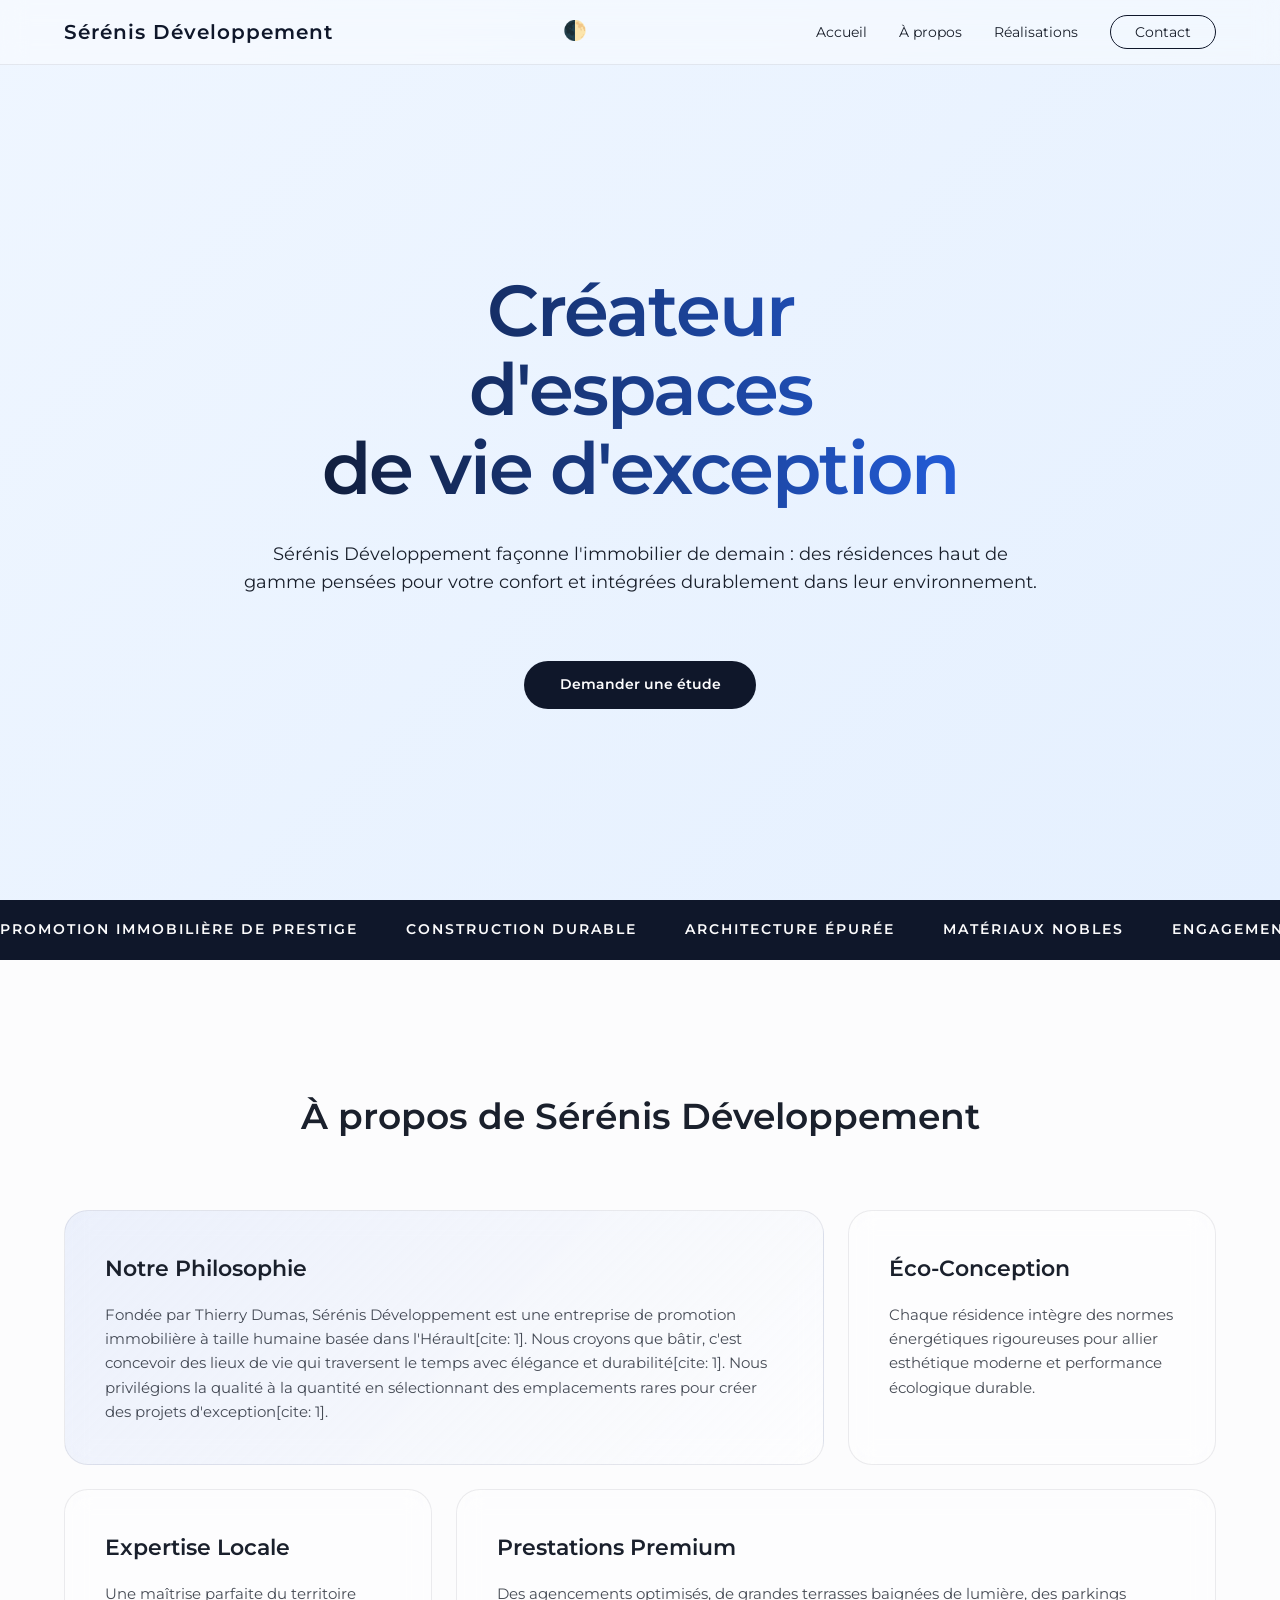
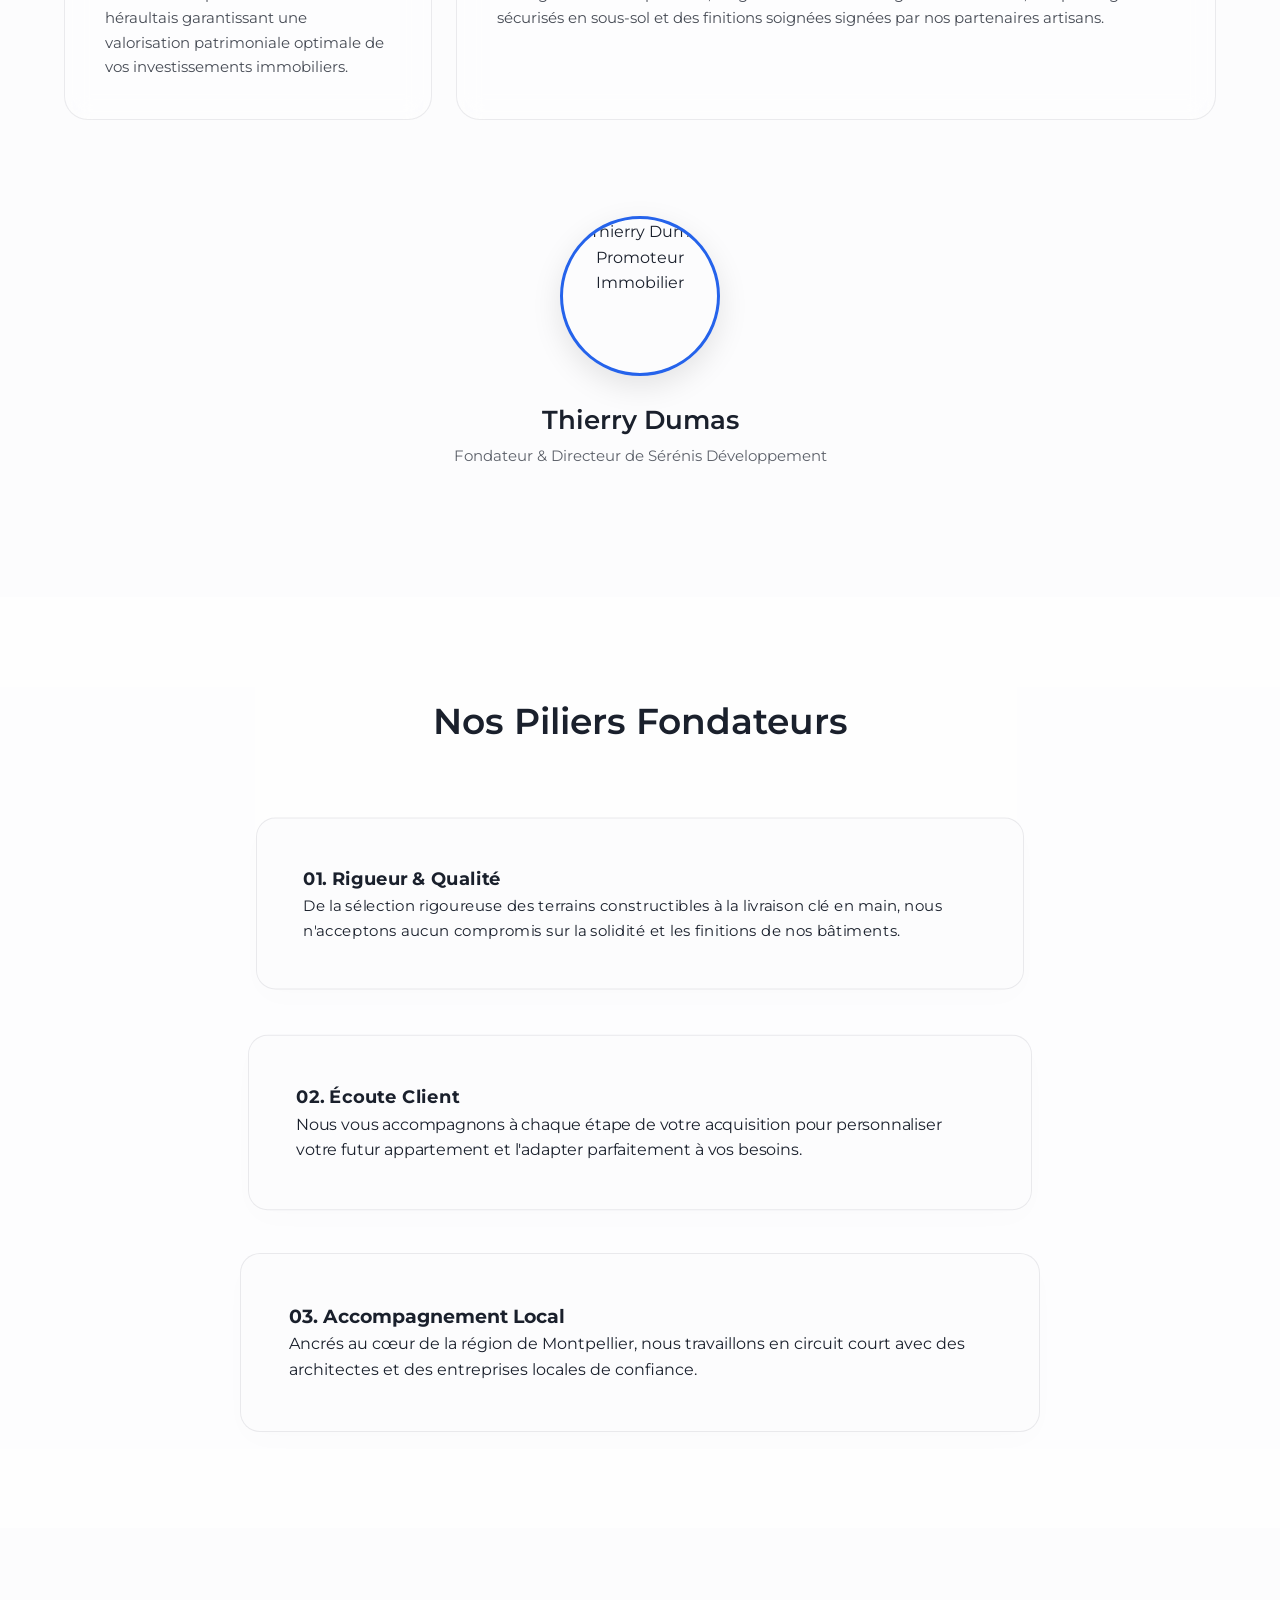
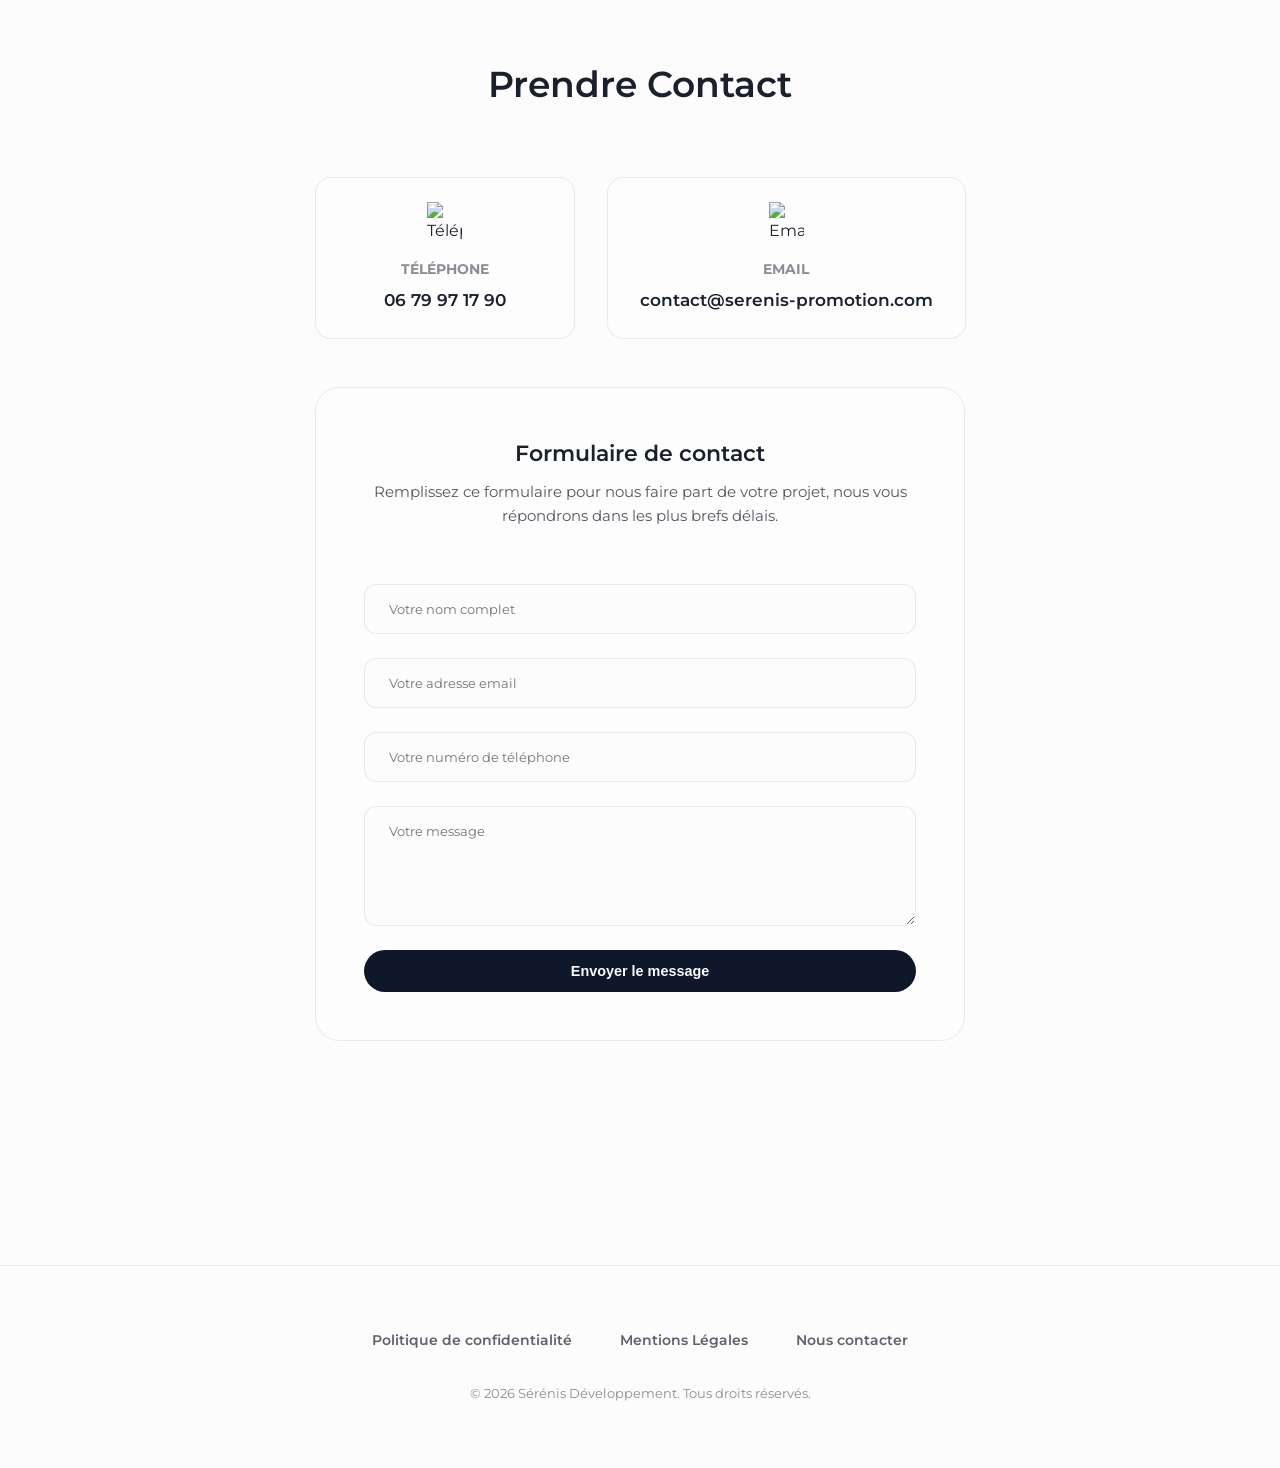
==== index.html @ 0d08f3a5 "test 42 : debug+nettoyage" ====
<!DOCTYPE html>
<html lang="fr">

<head>
  <meta charset="UTF-8">
  <meta name="viewport" content="width=device-width, initial-scale=1.0">
  <title>Sérénis Développement | Promoteur Immobilier</title>
  <link href="https://fonts.googleapis.com/css?family=Montserrat:wght@300;400;600&display=swap" rel="stylesheet">
  <link rel="stylesheet" href="style.css">
</head>

<body>

  <!-- Overlay de transition fluide -->
  <div class="page-transition-overlay"></div>

  <!-- En-tête Global -->
  <header class="glassmorphism">
    <a href="index.html" class="logo">Sérénis Développement</a>
    <div class="header-controls">
      <button id="theme-toggle" aria-label="Changer de thème">🌓</button>
      <button class="hamburger-btn" aria-label="Ouvrir le menu">
        <span></span>
        <span></span>
        <span></span>
      </button>
    </div>
    <nav>
      <ul>
        <li><a href="index.html" class="nav-link">Accueil</a></li>
        <li><a href="index.html#a-propos" class="nav-link">À propos</a></li>
        <li><a href="realisations.html" class="nav-link">Réalisations</a></li>
        <li><a href="index.html#contact" class="btn-contact magnetic-btn">Contact</a></li>
      </ul>
    </nav>
  </header>

  <!-- Section Hero Écran de Garde -->
  <section class="hero-mesh">
    <div class="hero-content">
      <h1 class="kinetic-text">
        <span>Créateur</span>
        <span>d'espaces</span>
        <span>de vie d'exception</span>
      </h1>
      <p class="scroll-reveal">Sérénis Développement façonne l'immobilier de demain : des résidences haut de gamme
        pensées pour votre confort et intégrées durablement dans leur environnement.</p>
      <a href="#contact" class="btn-primary magnetic-btn ripple-target">Demander une étude</a>
    </div>
  </section>

  <!-- Bandeau Défilant Continu (Marquee) -->
  <div class="marquee-container">
    <div class="marquee-content">
      <span>PROMOTION IMMOBILIÈRE DE PRESTIGE</span>
      <span>CONSTRUCTION DURABLE</span>
      <span>ARCHITECTURE ÉPURÉE</span>
      <span>MATÉRIAUX NOBLES</span>
      <span>ENGAGEMENT QUALITÉ</span>
    </div>
    <div class="marquee-content" aria-hidden="true">
      <span>PROMOTION IMMOBILIÈRE DE PRESTIGE</span>
      <span>CONSTRUCTION DURABLE</span>
      <span>ARCHITECTURE ÉPURÉE</span>
      <span>MATÉRIAUX NOBLES</span>
      <span>ENGAGEMENT QUALITÉ</span>
    </div>
  </div>

  <!-- Section À Propos (Bento Grid) -->
  <section id="a-propos" class="about-section">
    <h2 class="section-title scroll-reveal">À propos de Sérénis Développement</h2>

    <div class="bento-grid">
      <div class="bento-item bento-large bento-highlight">
        <h3>Notre Philosophie</h3>
        <p>Fondée par Thierry Dumas, Sérénis Développement est une entreprise de promotion immobilière à taille humaine
          basée dans l'Hérault[cite: 1]. Nous croyons que bâtir, c'est concevoir des lieux de vie qui traversent le
          temps avec élégance et durabilité[cite: 1]. Nous privilégions la qualité à la quantité en sélectionnant des
          emplacements rares pour créer des projets d'exception[cite: 1].</p>
      </div>
      <div class="bento-item">
        <h3>Éco-Conception</h3>
        <p>Chaque résidence intègre des normes énergétiques rigoureuses pour allier esthétique moderne et performance
          écologique durable.</p>
      </div>
      <div class="bento-item">
        <h3>Expertise Locale</h3>
        <p>Une maîtrise parfaite du territoire héraultais garantissant une valorisation patrimoniale optimale de vos
          investissements immobiliers.</p>
      </div>
      <div class="bento-item bento-medium">
        <h3>Prestations Premium</h3>
        <p>Des agencements optimisés, de grandes terrasses baignées de lumière, des parkings sécurisés en sous-sol et
          des finitions soignées signées par nos partenaires artisans.</p>
      </div>
    </div>

    <!-- Portrait du Fondateur -->
    <div class="founder-section scroll-reveal">
      <div class="founder-portrait-container">
        <img src="https://images.unsplash.com/photo-1560250097-0b93528c311a?auto=format&fit=crop&w=300&q=80"
          alt="Thierry Dumas Promoteur Immobilier" class="founder-portrait">
      </div>
      <h3 class="founder-name">Thierry Dumas</h3>
      <p class="founder-title">Fondateur & Directeur de Sérénis Développement</p>
    </div>
  </section>

  <!-- Section Piliers Fondateurs -->
  <section class="stacking-section">
    <h2 class="section-title scroll-reveal">Nos Piliers Fondateurs</h2>
    <div class="stacking-container">
      <div class="stack-card card-1">
        <h3>01. Rigueur & Qualité</h3>
        <p>De la sélection rigoureuse des terrains constructibles à la livraison clé en main, nous n'acceptons aucun
          compromis sur la solidité et les finitions de nos bâtiments.</p>
      </div>
      <div class="stack-card card-2">
        <h3>02. Écoute Client</h3>
        <p>Nous vous accompagnons à chaque étape de votre acquisition pour personnaliser votre futur appartement et
          l'adapter parfaitement à vos besoins.</p>
      </div>
      <div class="stack-card card-3">
        <h3>03. Accompagnement Local</h3>
        <p>Ancrés au cœur de la région de Montpellier, nous travaillons en circuit court avec des architectes et des
          entreprises locales de confiance.</p>
      </div>
    </div>
  </section>

  <!-- Section Coordonnées & Contact -->
  <section id="contact" class="contact-section">
    <h2 class="section-title scroll-reveal">Prendre Contact</h2>

    <div class="contact-cards-container scroll-reveal">
      <div class="contact-info-card">
        <div class="contact-icon">
          <img src="https://github.com/user-attachments/assets/f8851a3e-6d28-4f17-aba7-978126419c5c" alt="Téléphone"
            class="contact-icon-img">
        </div>
        <h4>Téléphone</h4>
        <a href="tel:0679971790">06 79 97 17 90</a>
      </div>
      <div class="contact-info-card">
        <div class="contact-icon">
          <img src="https://github.com/user-attachments/assets/2e6cdf56-a9e1-43f8-bc58-4e952ad95ab2" alt="Email"
            class="contact-icon-img">
        </div>
        <h4>Email</h4>
        <a href="mailto:contact@serenis-promotion.com">contact@serenis-promotion.com</a>
      </div>
    </div>

    <!-- Formulaire d'Envoi Sécurisé -->
    <form class="contact-form">
      <div style="text-align: center; margin-bottom: 2rem;">
        <h3 style="font-size: 1.4rem; margin-bottom: 0.5rem; font-weight: 600;">Formulaire de contact</h3>
        <p style="opacity: 0.75; font-size: 0.95rem;">Remplissez ce formulaire pour nous faire part de votre projet,
          nous vous répondrons dans les plus brefs délais.</p>
      </div>

      <input type="hidden" name="access_key" value="2020aa52-3a1b-4962-8f56-07f884940b4d">
      <input type="text" name="name" placeholder="Votre nom complet" required>
      <input type="email" name="email" placeholder="Votre adresse email" required>
      <input type="tel" name="phone" placeholder="Votre numéro de téléphone">
      <textarea name="message" placeholder="Votre message" required></textarea>
      <button type="submit" class="btn-primary">Envoyer le message</button>
    </form>
  </section>

  <!-- Pied de Page -->
  <footer>
    <div class="footer-links">
      <a href="politique-confidentialite.html">Politique de confidentialité</a>
      <a href="mentions-legales.html">Mentions Légales</a>
      <a href="#contact">Nous contacter</a>
    </div>
    <p>&copy; 2026 Sérénis Développement. Tous droits réservés.</p>
  </footer>

  <script src="script.js"></script>
</body>

</html>
---- style.css ----
/* Variables Globales Système */
:root {
  --bg-color: #fcfcfd;
  --text-color: #1a202c;
  --primary-color: #0f172a;
  --accent-color: #2563eb;
  --secondary-bg: rgba(255, 255, 255, 0.4);
  --border-color: rgba(15, 23, 42, 0.08);
  --font-main: 'Montserrat', sans-serif;
  --glass-blur: blur(12px);
  --btn-radius: 30px;
}

[data-theme="dark"] {
  --bg-color: #030712;
  --text-color: #f3f4f6;
  --primary-color: #f9fafb;
  --accent-color: #4f8dd8;
  --secondary-bg: rgba(17, 24, 39, 0.4);
  --border-color: rgba(243, 244, 246, 0.08);
}

* {
  margin: 0;
  padding: 0;
  box-sizing: border-box;
  transition: background-color 0.4s ease, border-color 0.4s ease;
}

body {
  font-family: var(--font-main);
  background-color: var(--bg-color);
  color: var(--text-color);
  line-height: 1.6;
  overflow-x: hidden;
}

/* Page Morphing Overlay Animation */
.page-transition-overlay {
  position: fixed;
  top: 0;
  left: 0;
  width: 100vw;
  height: 100vh;
  background-color: var(--primary-color);
  z-index: 9999;
  pointer-events: none;
  transform-origin: bottom center;
  animation: pageMorph 0.8s cubic-bezier(0.85, 0, 0.15, 1) forwards;
}

@keyframes pageMorph {
  0% {
    transform: scaleY(1);
  }

  100% {
    transform: scaleY(0);
  }
}

/* Barre de Navigation Épurée */
header.glassmorphism {
  position: fixed;
  top: 0;
  left: 0;
  width: 100%;
  display: flex;
  justify-content: space-between;
  align-items: center;
  padding: 1rem 5%;
  border-bottom: 1px solid var(--border-color);
  background: var(--secondary-bg);
  backdrop-filter: var(--glass-blur);
  -webkit-backdrop-filter: var(--glass-blur);
  z-index: 1000;
}

.logo {
  font-size: 1.25rem;
  font-weight: 600;
  color: var(--primary-color);
  text-decoration: none;
  letter-spacing: 1px;
}

nav ul {
  list-style: none;
  display: flex;
  gap: 2rem;
  align-items: center;
}

nav a.nav-link {
  text-decoration: none;
  color: var(--text-color);
  font-weight: 400;
  font-size: 0.9rem;
  transition: color 0.3s;
}

nav a.nav-link:hover,
nav a.nav-link.active {
  color: var(--accent-color);
}

/* Boutons */
.btn-contact {
  border: 1.5px solid var(--primary-color);
  padding: 0.5rem 1.5rem;
  border-radius: var(--btn-radius);
  text-decoration: none;
  font-size: 0.85rem;
  color: var(--text-color);
  transition: all 0.3s ease;
}

.btn-contact:hover {
  background: var(--primary-color);
  color: var(--bg-color) !important;
}

.btn-primary {
  background-color: var(--primary-color);
  color: var(--bg-color);
  border: none;
  padding: 0.8rem 2.2rem;
  border-radius: var(--btn-radius);
  text-decoration: none;
  font-weight: 600;
  font-size: 0.9rem;
  cursor: pointer;
  display: inline-block;
  transition: transform 0.3s ease, box-shadow 0.3s ease;
}

.btn-primary:hover {
  box-shadow: 0 10px 20px rgba(0, 0, 0, 0.1);
  transform: translateY(-2px);
}

#theme-toggle {
  background: none;
  border: none;
  font-size: 1.2rem;
  cursor: pointer;
}

/* Hero & Mesh Gradient */
.hero-mesh {
  position: relative;
  min-height: 100vh;
  display: flex;
  align-items: center;
  justify-content: center;
  text-align: center;
  padding: 10rem 5% 5rem 5%;
  background: linear-gradient(135deg, #eff6ff 0%, #dbeafe 50%, #f1f5f9 100%);
  background-size: 400% 400%;
  animation: meshMovement 15s ease infinite;
}

[data-theme="dark"] .hero-mesh {
  background: linear-gradient(135deg, #090d16 0%, #111827 50%, #030712 100%);
}

@keyframes meshMovement {
  0% {
    background-position: 0% 50%;
  }

  50% {
    background-position: 100% 50%;
  }

  100% {
    background-position: 0% 50%;
  }
}

.hero-content {
  max-width: 800px;
  z-index: 10;
}

.kinetic-text span {
  display: block;
  font-size: 4.5rem;
  font-weight: 600;
  line-height: 1.1;
  letter-spacing: -2px;
  background: linear-gradient(to right, var(--primary-color), var(--accent-color));
  background-clip: text;
  -webkit-background-clip: text;
  -webkit-text-fill-color: transparent;
  opacity: 0;
  transform: translateY(30px);
  animation: kineticReveal 0.8s cubic-bezier(0.85, 0, 0.15, 1) forwards;
}

.kinetic-text span:nth-child(2) {
  animation-delay: 0.2s;
}

.kinetic-text span:nth-child(3) {
  animation-delay: 0.4s;
}

@keyframes kineticReveal {
  to {
    opacity: 1;
    transform: translateY(0);
  }
}

.hero-content p {
  margin: 2rem 0 4rem 0;
  font-size: 1.1rem;
  opacity: 0.8;
}

/* Marquee / Bandeau Défilant */
.marquee-container {
  overflow: hidden;
  white-space: nowrap;
  display: flex;
  background: var(--primary-color);
  color: var(--bg-color);
  padding: 1.2rem 0;
  font-size: 0.85rem;
  font-weight: 600;
  letter-spacing: 2px;
}

.marquee-content {
  display: flex;
  flex-shrink: 0;
  gap: 3rem;
  padding-right: 3rem;
  animation: marquee 25s linear infinite;
}

@keyframes marquee {
  0% {
    transform: translateX(0%);
  }

  100% {
    transform: translateX(-100%);
  }
}

/* Bento Grid System */
.about-section {
  padding: 8rem 5%;
}

.section-title {
  font-size: 2.25rem;
  text-align: center;
  margin-bottom: 4rem;
  font-weight: 600;
}

.bento-grid {
  display: grid;
  grid-template-columns: repeat(3, 1fr);
  gap: 1.5rem;
  max-width: 1200px;
  margin: 0 auto;
}

.bento-item {
  background: var(--secondary-bg);
  border: 1px solid var(--border-color);
  padding: 2.5rem;
  border-radius: 24px;
  backdrop-filter: var(--glass-blur);
  -webkit-backdrop-filter: var(--glass-blur);
  transition: transform 0.4s cubic-bezier(0.25, 1, 0.5, 1), border-color 0.4s;
}

.bento-item:hover {
  transform: translateY(-5px);
  border-color: var(--accent-color);
}

.bento-large,
.bento-medium {
  grid-column: span 2;
}

.bento-highlight {
  background: linear-gradient(135deg, rgba(37, 99, 235, 0.08) 0%, var(--secondary-bg) 100%);
}

.bento-item h3 {
  margin-bottom: 1rem;
  font-size: 1.4rem;
  font-weight: 600;
}

.bento-item p {
  opacity: 0.8;
  font-size: 0.95rem;
}

/* Portrait Dirigeant */
.founder-section {
  display: flex;
  flex-direction: column;
  align-items: center;
  margin-top: 6rem;
  text-align: center;
}

.founder-portrait-container {
  width: 160px;
  height: 160px;
  border-radius: 50%;
  overflow: hidden;
  border: 3px solid var(--accent-color);
  box-shadow: 0 10px 30px rgba(0, 0, 0, 0.1);
  margin-bottom: 1.5rem;
  transition: transform 0.4s ease;
}

.founder-portrait-container:hover {
  transform: scale(1.05);
}

.founder-portrait {
  width: 100%;
  height: 100%;
  object-fit: cover;
}

.founder-name {
  font-size: 1.6rem;
  font-weight: 600;
  margin-bottom: 0.2rem;
}

.founder-title {
  font-size: 0.95rem;
  opacity: 0.7;
}

/* Stacking Cards Section */
.stacking-section {
  padding: 6rem 5%;
  background: var(--secondary-bg);
}

.stacking-container {
  max-width: 800px;
  margin: 0 auto;
  display: flex;
  flex-direction: column;
  gap: 40px;
}

.stack-card {
  position: sticky;
  top: 120px;
  background: var(--bg-color);
  border: 1px solid var(--border-color);
  padding: 3rem;
  border-radius: 20px;
  box-shadow: 0 10px 30px rgba(0, 0, 0, 0.01);
}

.card-1 {
  transform: scale(0.96);
}

.card-2 {
  transform: scale(0.98);
}

.card-3 {
  transform: scale(1);
}

/* Pages Réalisations / Onglets */
.projects-page {
  padding: 8rem 5% 4rem 5%;
}

.projects-page h1 {
  font-size: 2.5rem;
  text-align: center;
  margin-bottom: 3rem;
}

.tabs {
  display: flex;
  gap: 1rem;
  justify-content: flex-start;
  margin-bottom: 3rem;
  overflow-x: auto;
  padding: 0.5rem;
  width: 100%;
  max-width: 800px;
  margin-left: auto;
  margin-right: auto;
}

.tabs::-webkit-scrollbar {
  height: 4px;
}

.tabs::-webkit-scrollbar-thumb {
  background: var(--border-color);
  border-radius: 10px;
}

@media (min-width: 768px) {
  .tabs {
    justify-content: center;
  }
}

.tab-btn {
  padding: 0.6rem 1.8rem;
  background: var(--secondary-bg);
  border: 1px solid var(--border-color);
  color: var(--text-color);
  cursor: pointer;
  border-radius: var(--btn-radius);
  font-family: var(--font-main);
  font-weight: 600;
  font-size: 0.85rem;
  transition: all 0.3s ease;
  flex-shrink: 0;
}

.tab-btn:hover,
.tab-btn.active {
  background: var(--primary-color);
  color: var(--bg-color);
  border-color: var(--primary-color);
}

/* Conteneur de détails des projets */
.project-details-container {
  max-width: 1000px;
  margin: 0 auto;
  background: var(--secondary-bg);
  backdrop-filter: var(--glass-blur);
  -webkit-backdrop-filter: var(--glass-blur);
  border: 1px solid var(--border-color);
  padding: 3rem;
  border-radius: 24px;
  position: relative;
}

.btn-more-info {
  position: absolute;
  bottom: 3rem;
  right: 3rem;
  background: transparent;
  border: none;
  font-family: var(--font-main);
  font-size: 1rem;
  font-weight: 600;
  color: var(--accent-color);
  text-decoration: underline;
  cursor: pointer;
}

/* Carrousel Visuel */
.carousel-container {
  position: relative;
  width: 100%;
  height: 500px;
  overflow: hidden;
  border-radius: 16px;
  margin-bottom: 2rem;
}

#carousel-img {
  width: 100%;
  height: 100%;
  object-fit: cover;
  transition: opacity 0.2s ease;
}

.carousel-nav {
  position: absolute;
  top: 50%;
  transform: translateY(-50%);
  background: rgba(15, 23, 42, 0.5);
  backdrop-filter: blur(4px);
  border: 1px solid rgba(255, 255, 255, 0.2);
  color: #fff;
  width: 44px;
  height: 44px;
  border-radius: 50%;
  cursor: pointer;
  display: flex;
  align-items: center;
  justify-content: center;
  z-index: 10;
}

.prev-btn {
  left: 20px;
}

.next-btn {
  right: 20px;
}

.carousel-dots {
  position: absolute;
  bottom: 20px;
  left: 50%;
  transform: translateX(-50%);
  display: flex;
  gap: 8px;
}

.dot {
  width: 10px;
  height: 10px;
  border-radius: 50%;
  background: rgba(255, 255, 255, 0.4);
  cursor: pointer;
}

.dot.active {
  background: #fff;
  transform: scale(1.2);
}

/* Structure Formulaire & Cartes Coordonnées */
.contact-section {
  padding: 8rem 5%;
}

.contact-cards-container {
  display: flex;
  justify-content: center;
  gap: 2rem;
  margin-bottom: 3rem;
  flex-wrap: wrap;
}

.contact-info-card {
  background: var(--secondary-bg);
  border: 1px solid var(--border-color);
  padding: 1.5rem 2rem;
  border-radius: 16px;
  display: flex;
  flex-direction: column;
  align-items: center;
  min-width: 260px;
}

.contact-icon {
  display: flex;
  justify-content: center;
  align-items: center;
  margin-bottom: 15px;
}

.contact-icon-img {
  width: 35px;
  height: auto;
  object-fit: contain;
}

.contact-info-card h4 {
  font-size: 0.85rem;
  opacity: 0.5;
  margin-bottom: 0.4rem;
  text-transform: uppercase;
}

.contact-info-card a {
  font-size: 1.05rem;
  font-weight: 600;
  color: var(--text-color);
  text-decoration: none;
}

.contact-info-card a:hover {
  color: var(--accent-color);
}

.contact-form {
  max-width: 650px;
  margin: 0 auto;
  padding: 3rem;
  border-radius: 24px;
  display: flex;
  flex-direction: column;
  gap: 1.5rem;
  background: var(--secondary-bg);
  border: 1px solid var(--border-color);
}

.contact-form input,
.contact-form textarea {
  width: 100%;
  padding: 1rem 1.5rem;
  border-radius: 12px;
  border: 1px solid var(--border-color);
  background: var(--bg-color);
  color: var(--text-color);
  font-family: var(--font-main);
  outline: none;
}

.contact-form input:focus,
.contact-form textarea:focus {
  border-color: var(--accent-color);
}

.contact-form textarea {
  resize: vertical;
  min-height: 120px;
}

/* Succès Formulaire */
.form-success-box {
  background: rgba(37, 99, 235, 0.1);
  border: 1px solid var(--accent-color);
  padding: 1.5rem;
  border-radius: 12px;
  animation: fadeIn 0.4s ease forwards;
}

@keyframes fadeIn {
  from {
    opacity: 0;
    transform: translateY(-10px);
  }

  to {
    opacity: 1;
    transform: translateY(0);
  }
}

/* Lightbox Modal */
.lightbox {
  display: none;
  position: fixed;
  top: 0;
  left: 0;
  width: 100vw;
  height: 100vh;
  background: rgba(3, 7, 18, 0.95);
  z-index: 10000;
  justify-content: center;
  align-items: center;
}

.lightbox.active {
  display: flex;
}

.lightbox-content img {
  max-width: 85vw;
  max-height: 80vh;
  object-fit: contain;
  border-radius: 8px;
}

.lightbox-close {
  position: absolute;
  top: 30px;
  right: 40px;
  color: #fff;
  font-size: 2.5rem;
  cursor: pointer;
}

.lightbox-nav {
  position: absolute;
  top: 50%;
  transform: translateY(-50%);
  background: none;
  border: none;
  color: #fff;
  font-size: 2rem;
  cursor: pointer;
}

.lightbox-prev {
  left: 40px;
}

.lightbox-next {
  right: 40px;
}

/* Scroll Reveal Classe Initiale */
.scroll-reveal {
  opacity: 0;
  transform: translateY(20px);
  transition: opacity 0.6s ease, transform 0.6s ease;
}

.scroll-reveal.visible {
  opacity: 1;
  transform: translateY(0);
}

/* Footer */
footer {
  text-align: center;
  padding: 4rem 5%;
  border-top: 1px solid var(--border-color);
  margin-top: 6rem;
}

.footer-links {
  display: flex;
  justify-content: center;
  gap: 3rem;
  margin-bottom: 2rem;
}

.footer-links a {
  color: var(--text-color);
  text-decoration: none;
  font-size: 0.85rem;
  opacity: 0.7;
  font-weight: 600;
}

.footer-links a:hover {
  opacity: 1;
  color: var(--accent-color);
}

footer p {
  font-size: 0.8rem;
  opacity: 0.5;
}

/* ==========================================================================
   DESIGN RESPONSIVE ENGINE (MOBILE & TABLETTES)
   ========================================================================== */

.hamburger-btn {
  display: none;
}

@media (max-width: 768px) {
  .kinetic-text span {
    font-size: 2.2rem !important;
    letter-spacing: -1px;
  }

  .hero-mesh {
    padding: 8rem 5% 4rem 5%;
  }

  .carousel-container {
    height: 320px;
  }

  .bento-grid {
    grid-template-columns: 1fr;
  }

  .bento-large,
  .bento-medium {
    grid-column: span 1;
  }

  .project-details-container {
    padding: 1.5rem;
  }

  .btn-more-info {
    position: relative;
    bottom: 0;
    right: 0;
    margin-top: 1.5rem;
    display: inline-block;
  }

  .contact-form {
    padding: 1.5rem;
  }

  .lightbox-nav {
    display: none !important;
  }

  /* Masquage des flèches complexes sur mobile */

  /* Menu Hamburger & Navigation Mobile */
  header.glassmorphism {
    padding: 1rem 5% !important;
  }

  .header-controls {
    display: flex;
    align-items: center;
    gap: 20px;
  }

  .hamburger-btn {
    display: flex !important;
    flex-direction: column;
    justify-content: space-between;
    width: 24px;
    height: 16px;
    background: none;
    border: none;
    cursor: pointer;
    z-index: 1010;
  }

  .hamburger-btn span {
    width: 100%;
    height: 2px;
    background-color: var(--text-color);
    border-radius: 2px;
    transition: all 0.3s ease;
  }

  .hamburger-btn.open span:nth-child(1) {
    transform: translateY(7px) rotate(45deg);
  }

  .hamburger-btn.open span:nth-child(2) {
    opacity: 0;
  }

  .hamburger-btn.open span:nth-child(3) {
    transform: translateY(-7px) rotate(-45deg);
  }

  header.glassmorphism nav {
    position: fixed;
    top: 60px;
    left: 0;
    width: 100%;
    background: var(--bg-color);
    border-bottom: 1px solid var(--border-color);
    padding: 2rem 0;
    display: none;
    box-shadow: 0 10px 20px rgba(0, 0, 0, 0.05);
  }

  header.glassmorphism nav.open {
    display: block;
    animation: slideDown 0.3s ease forwards;
  }

  header.glassmorphism nav ul {
    flex-direction: column;
    gap: 1.5rem !important;
  }

  header.glassmorphism nav a.nav-link {
    font-size: 1.1rem;
  }

  /* Égalisation des bulles d'infos de contact sur mobile */
  .contact-cards-container {
    flex-direction: column;
    width: 100%;
    gap: 1rem;
  }

  .contact-info-card {
    width: 100% !important;
    min-height: 160px;
    justify-content: center;
    padding: 1.5rem !important;
  }

  .contact-info-card a {
    word-break: break-all;
    font-size: 0.95rem;
  }
}

@keyframes slideDown {
  from {
    opacity: 0;
    transform: translateY(-10px);
  }

  to {
    opacity: 1;
    transform: translateY(0);
  }
}
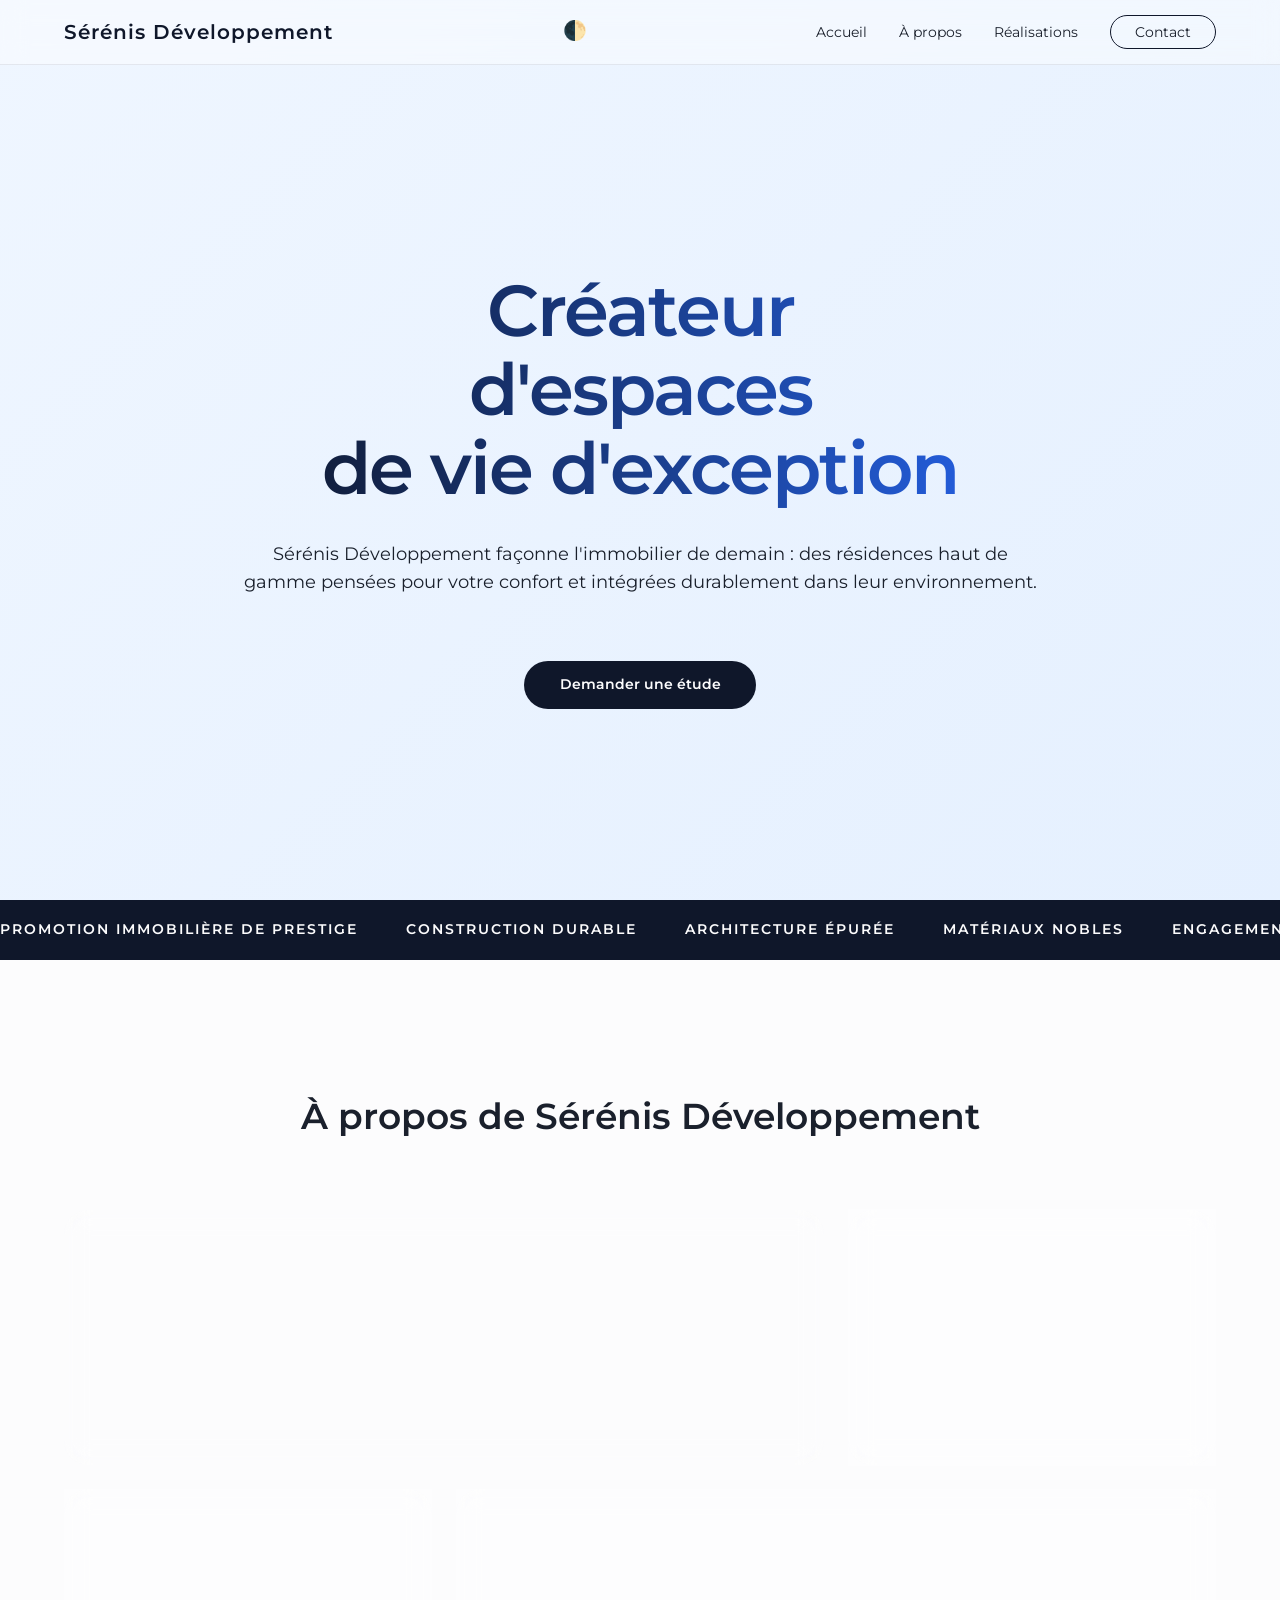
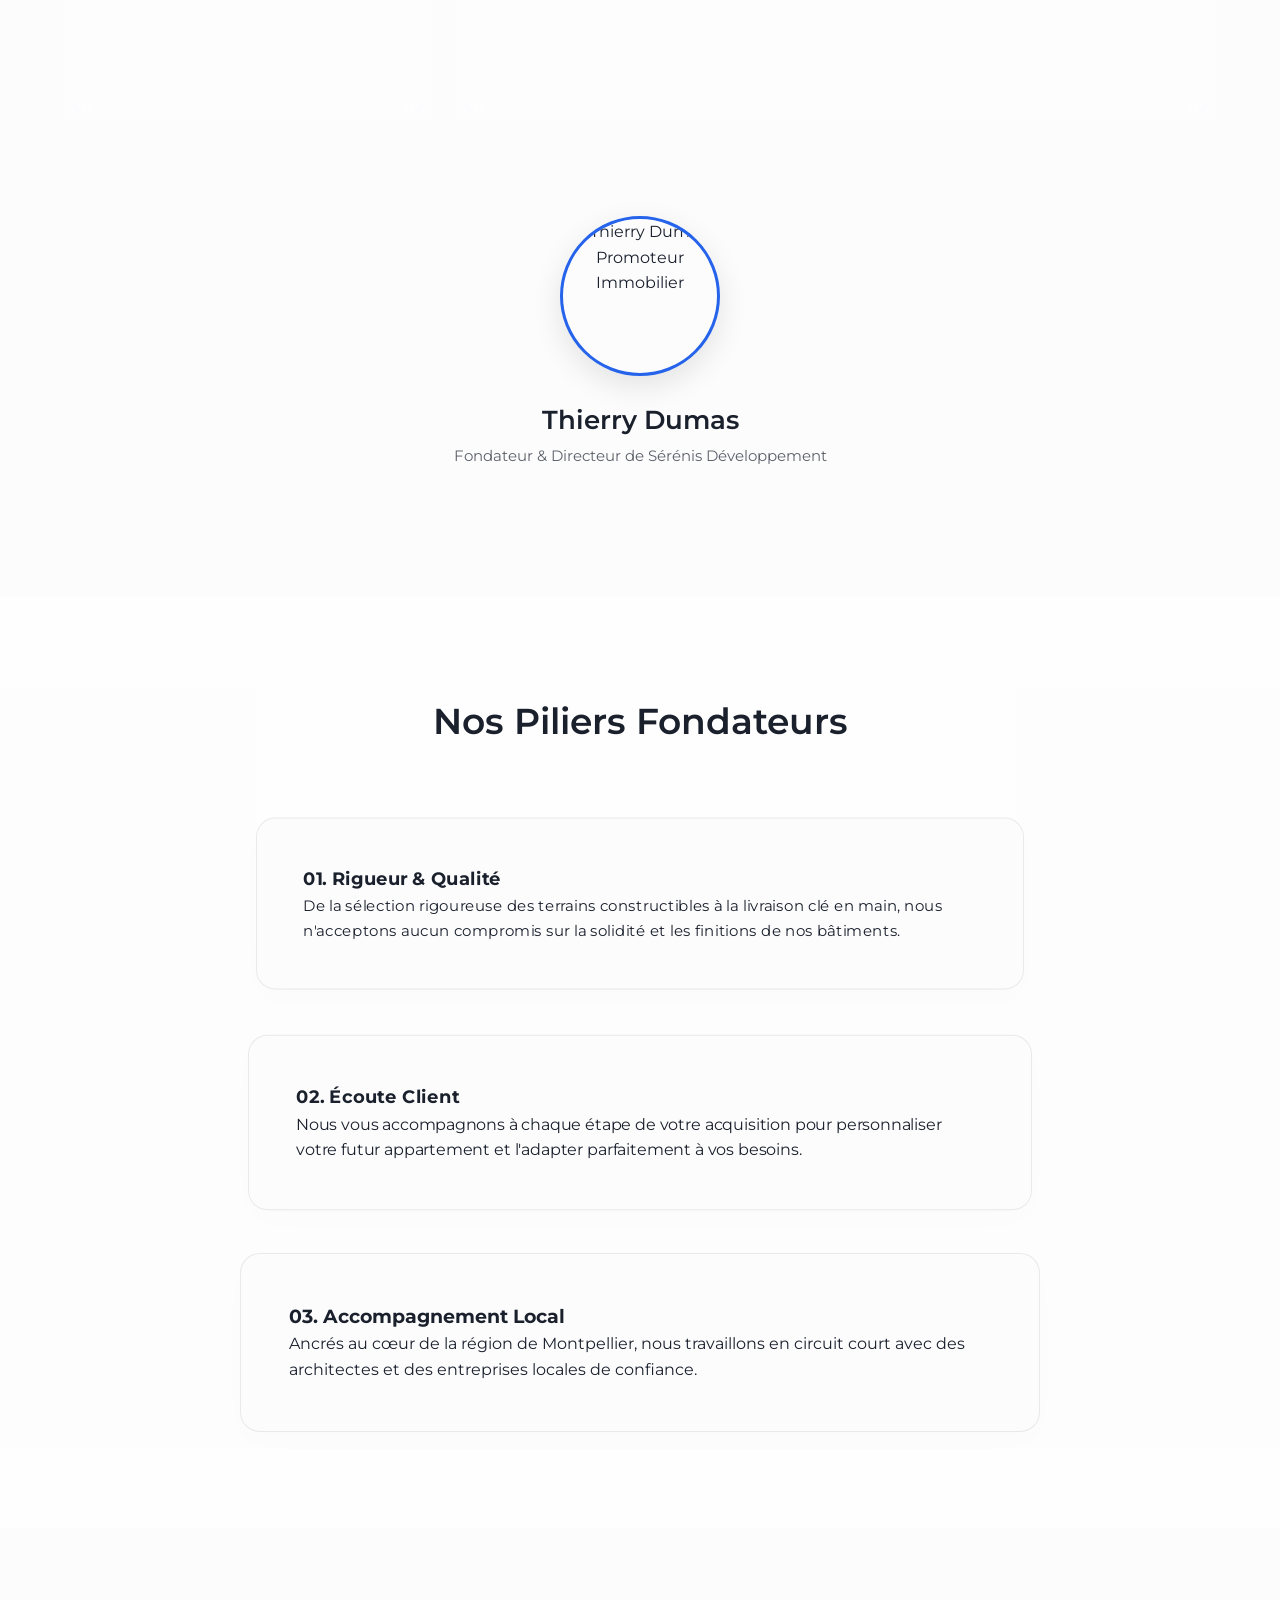
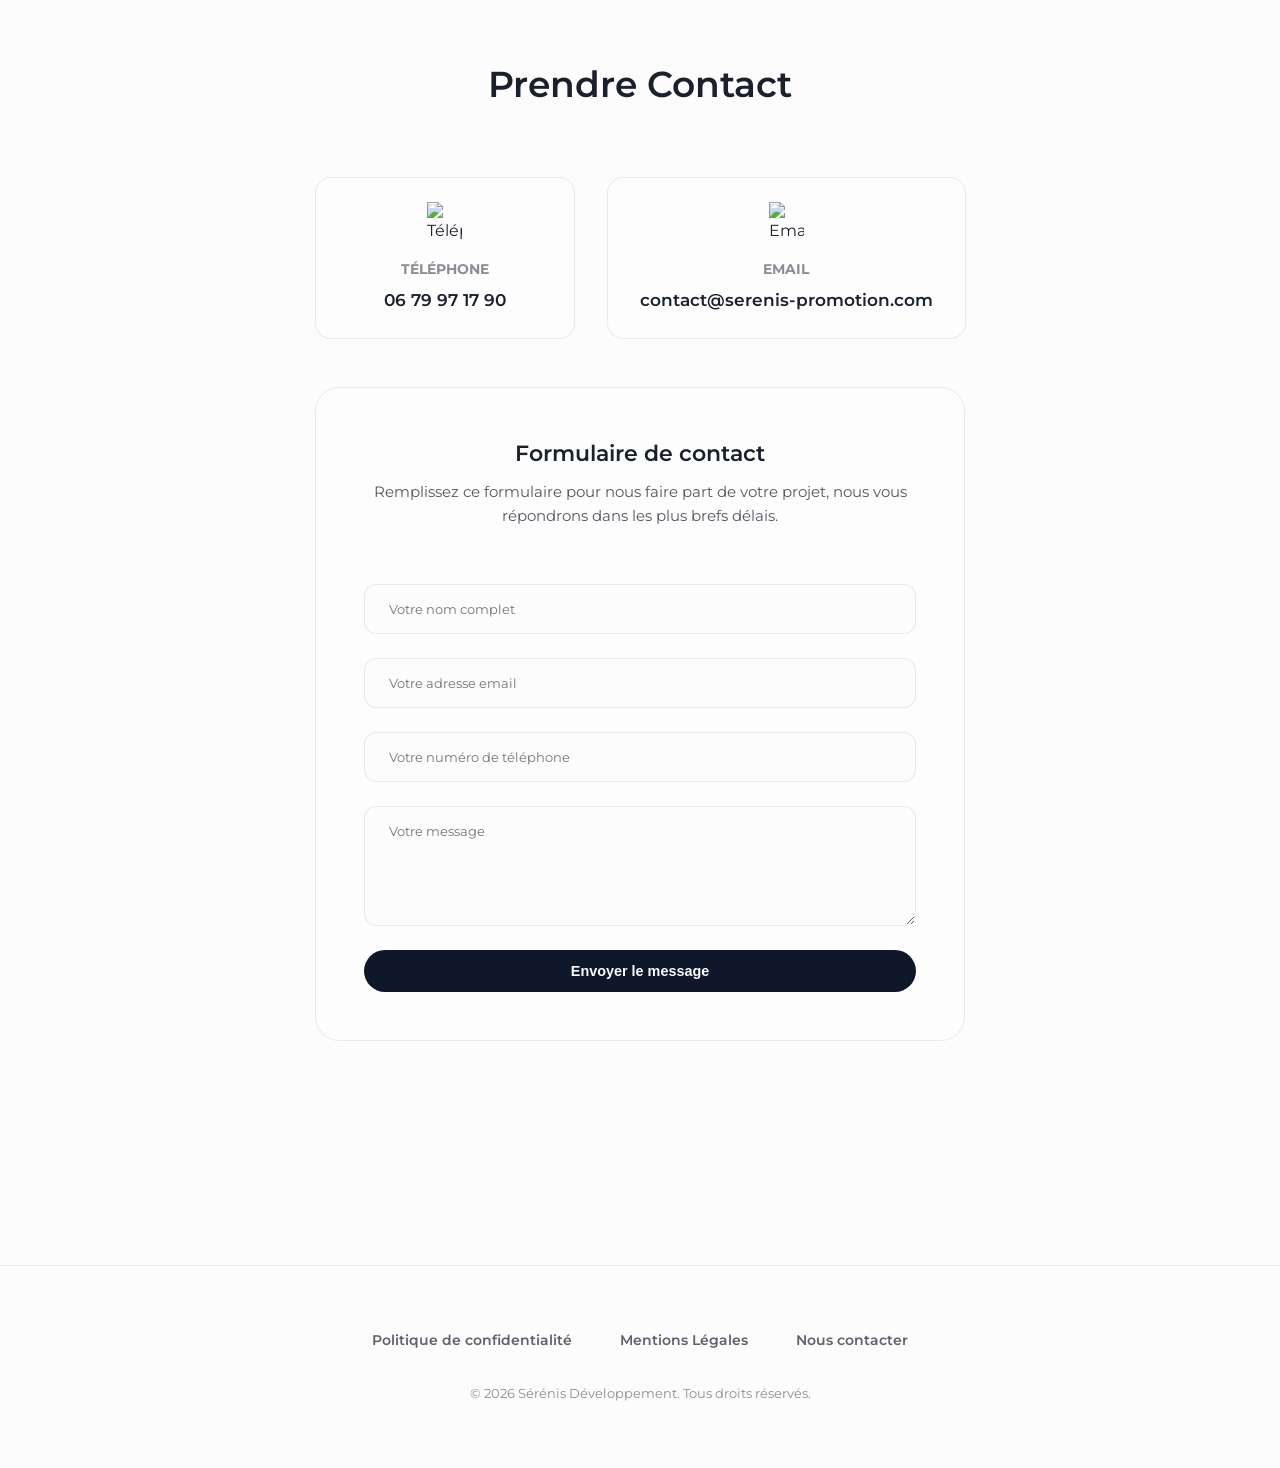
==== commit 4f2714be: "beta 6 : couleurs logos" ====
--- a/index.html
+++ b/index.html
@@ -136,7 +136,7 @@
     <div class="contact-cards-container scroll-reveal">
       <div class="contact-info-card">
         <div class="contact-icon">
-          <img src="https://github.com/user-attachments/assets/f8851a3e-6d28-4f17-aba7-978126419c5c" alt="Téléphone"
+          <img src="https://github.com/user-attachments/assets/eb99e11a-657d-4d5e-8908-aa352f63cf94" alt="Téléphone"
             class="contact-icon-img">
         </div>
         <h4>Téléphone</h4>
@@ -144,7 +144,7 @@
       </div>
       <div class="contact-info-card">
         <div class="contact-icon">
-          <img src="https://github.com/user-attachments/assets/2e6cdf56-a9e1-43f8-bc58-4e952ad95ab2" alt="Email"
+          <img src="https://github.com/user-attachments/assets/0cc59371-45c1-4552-952f-9304a114ee03" alt="Email"
             class="contact-icon-img">
         </div>
         <h4>Email</h4>
--- a/style.css
+++ b/style.css
@@ -894,4 +894,5 @@
     opacity: 1;
     transform: translateY(0);
   }
-}+}
+
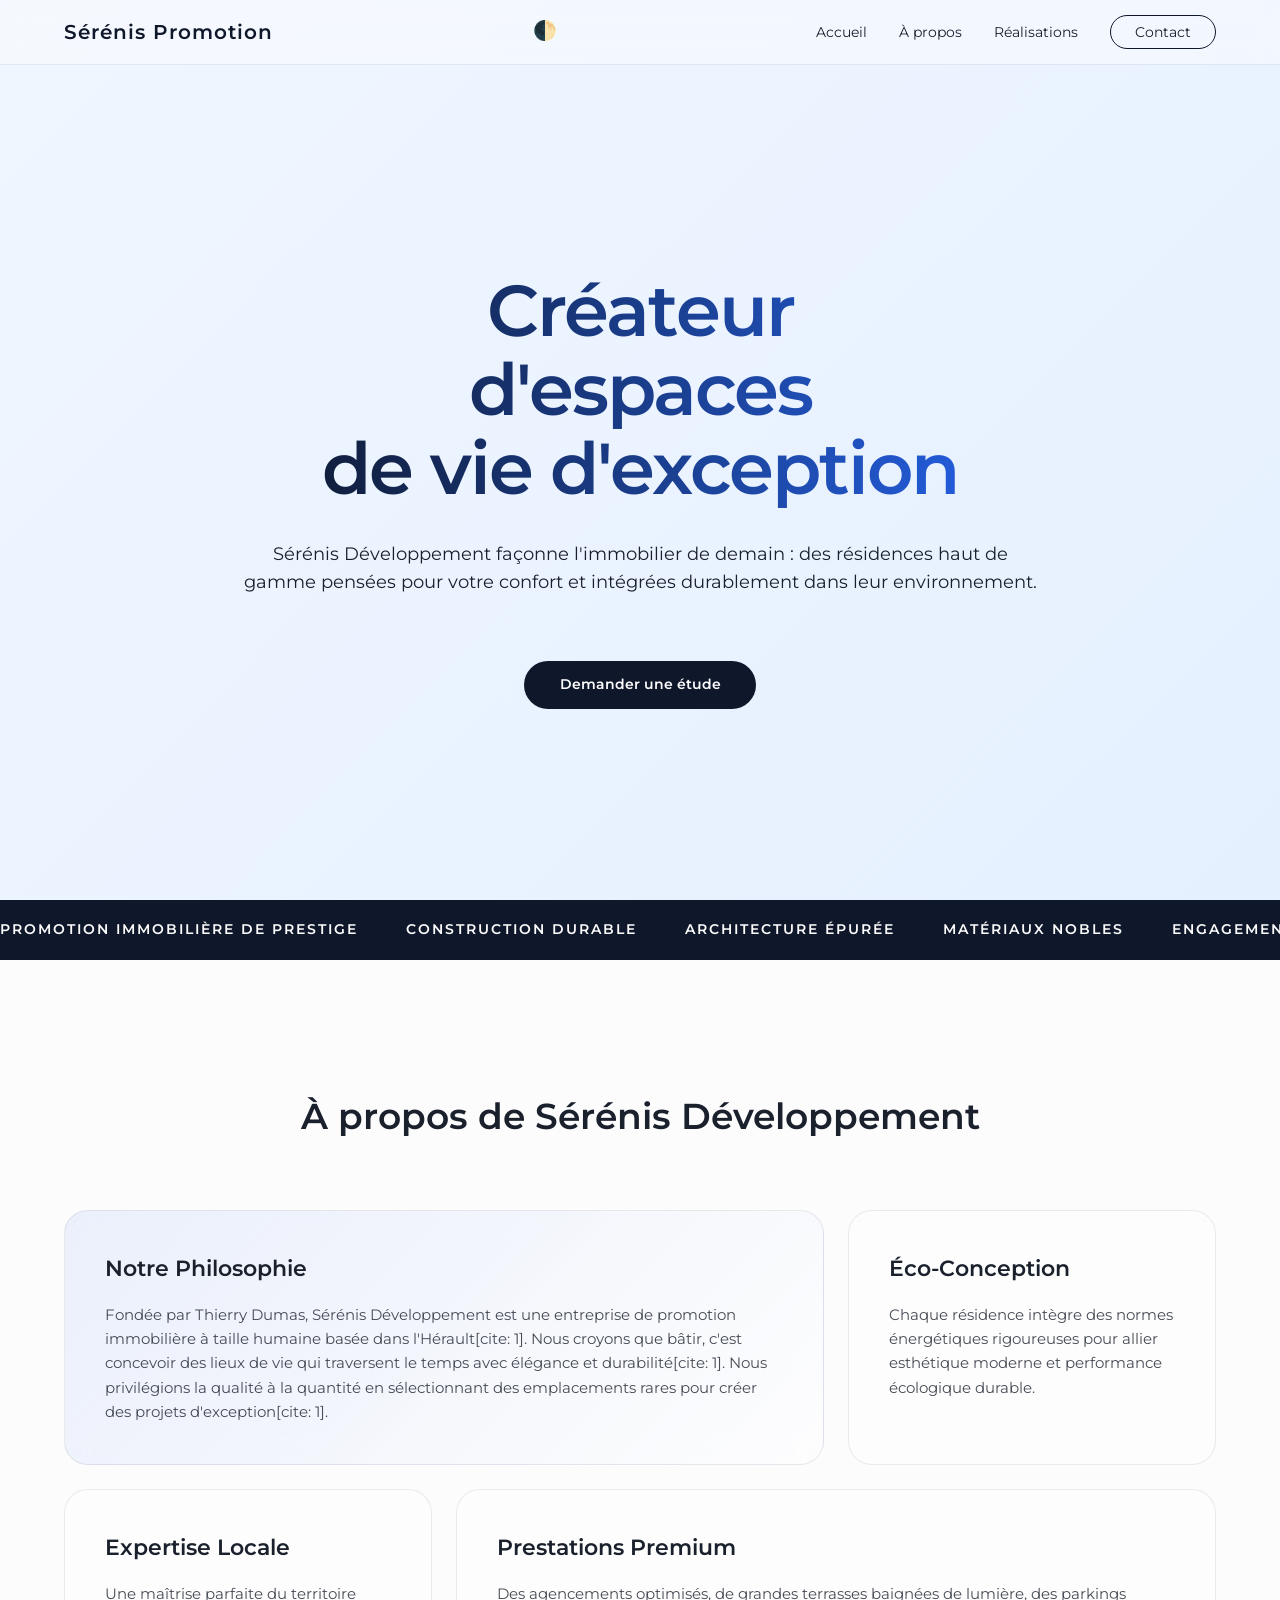
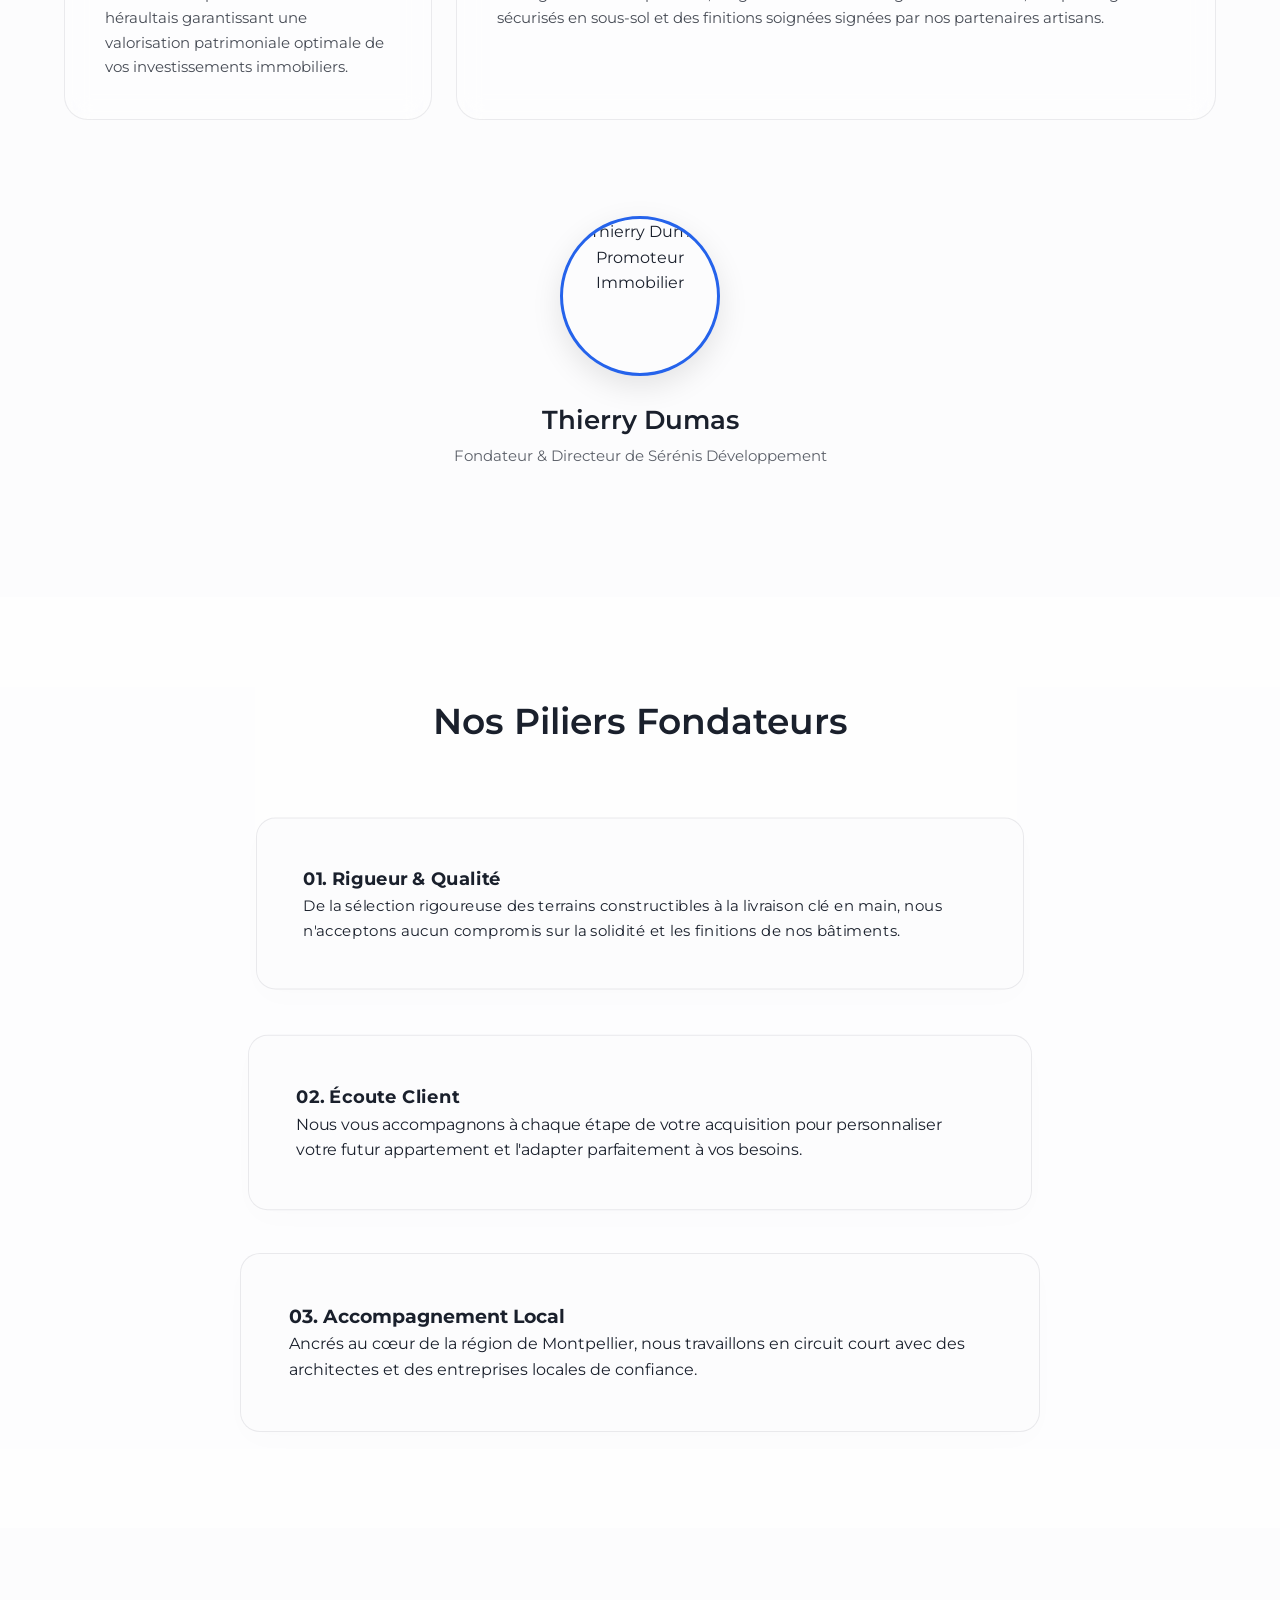
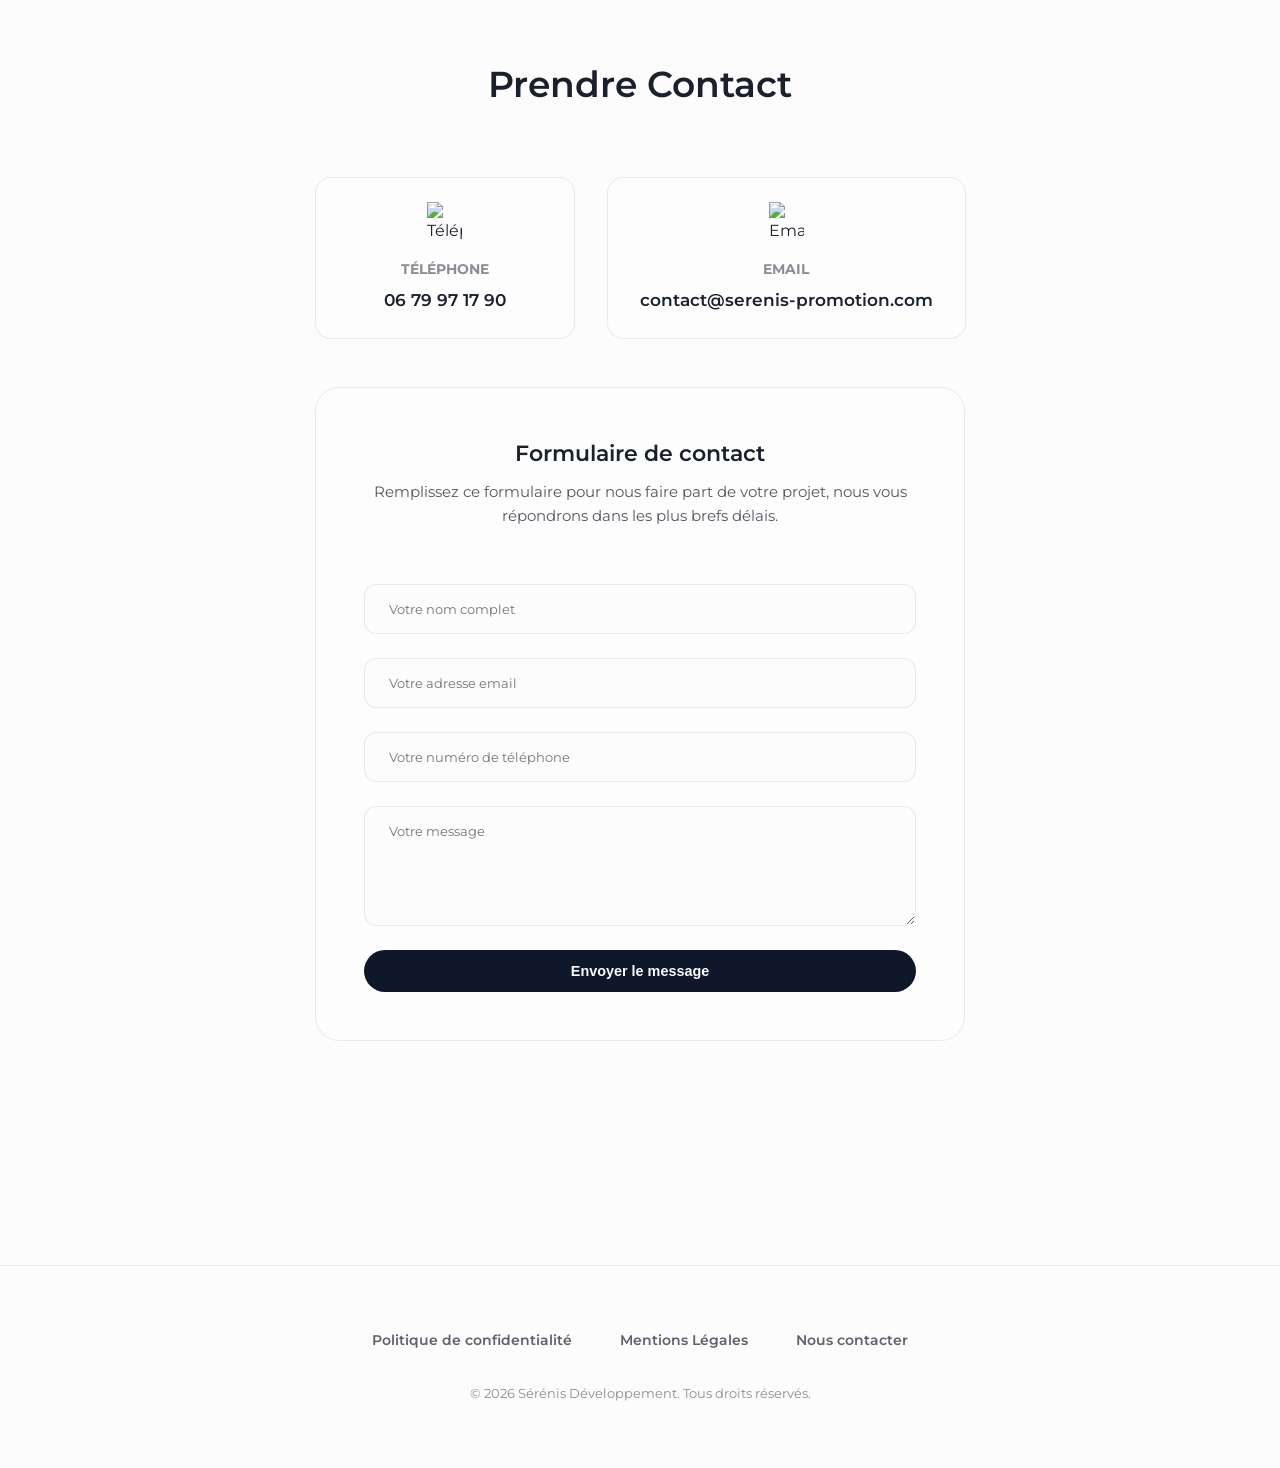
==== commit b430055e: "beta 6 : idem" ====
--- a/index.html
+++ b/index.html
@@ -4,7 +4,7 @@
 <head>
   <meta charset="UTF-8">
   <meta name="viewport" content="width=device-width, initial-scale=1.0">
-  <title>Sérénis Développement | Promoteur Immobilier</title>
+  <title>Sérénis Promotion | Promoteur Immobilier</title>
   <link href="https://fonts.googleapis.com/css?family=Montserrat:wght@300;400;600&display=swap" rel="stylesheet">
   <link rel="stylesheet" href="style.css">
 </head>
@@ -16,7 +16,7 @@
 
   <!-- En-tête Global -->
   <header class="glassmorphism">
-    <a href="index.html" class="logo">Sérénis Développement</a>
+    <a href="index.html" class="logo">Sérénis Promotion</a>
     <div class="header-controls">
       <button id="theme-toggle" aria-label="Changer de thème">🌓</button>
       <button class="hamburger-btn" aria-label="Ouvrir le menu">
@@ -136,7 +136,7 @@
     <div class="contact-cards-container scroll-reveal">
       <div class="contact-info-card">
         <div class="contact-icon">
-          <img src="https://github.com/user-attachments/assets/eb99e11a-657d-4d5e-8908-aa352f63cf94" alt="Téléphone"
+          <img src="https://github.com/user-attachments/assets/0cc59371-45c1-4552-952f-9304a114ee03" alt="Téléphone"
             class="contact-icon-img">
         </div>
         <h4>Téléphone</h4>
@@ -144,7 +144,7 @@
       </div>
       <div class="contact-info-card">
         <div class="contact-icon">
-          <img src="https://github.com/user-attachments/assets/0cc59371-45c1-4552-952f-9304a114ee03" alt="Email"
+          <img src="https://github.com/user-attachments/assets/eb99e11a-657d-4d5e-8908-aa352f63cf94" alt="Email"
             class="contact-icon-img">
         </div>
         <h4>Email</h4>
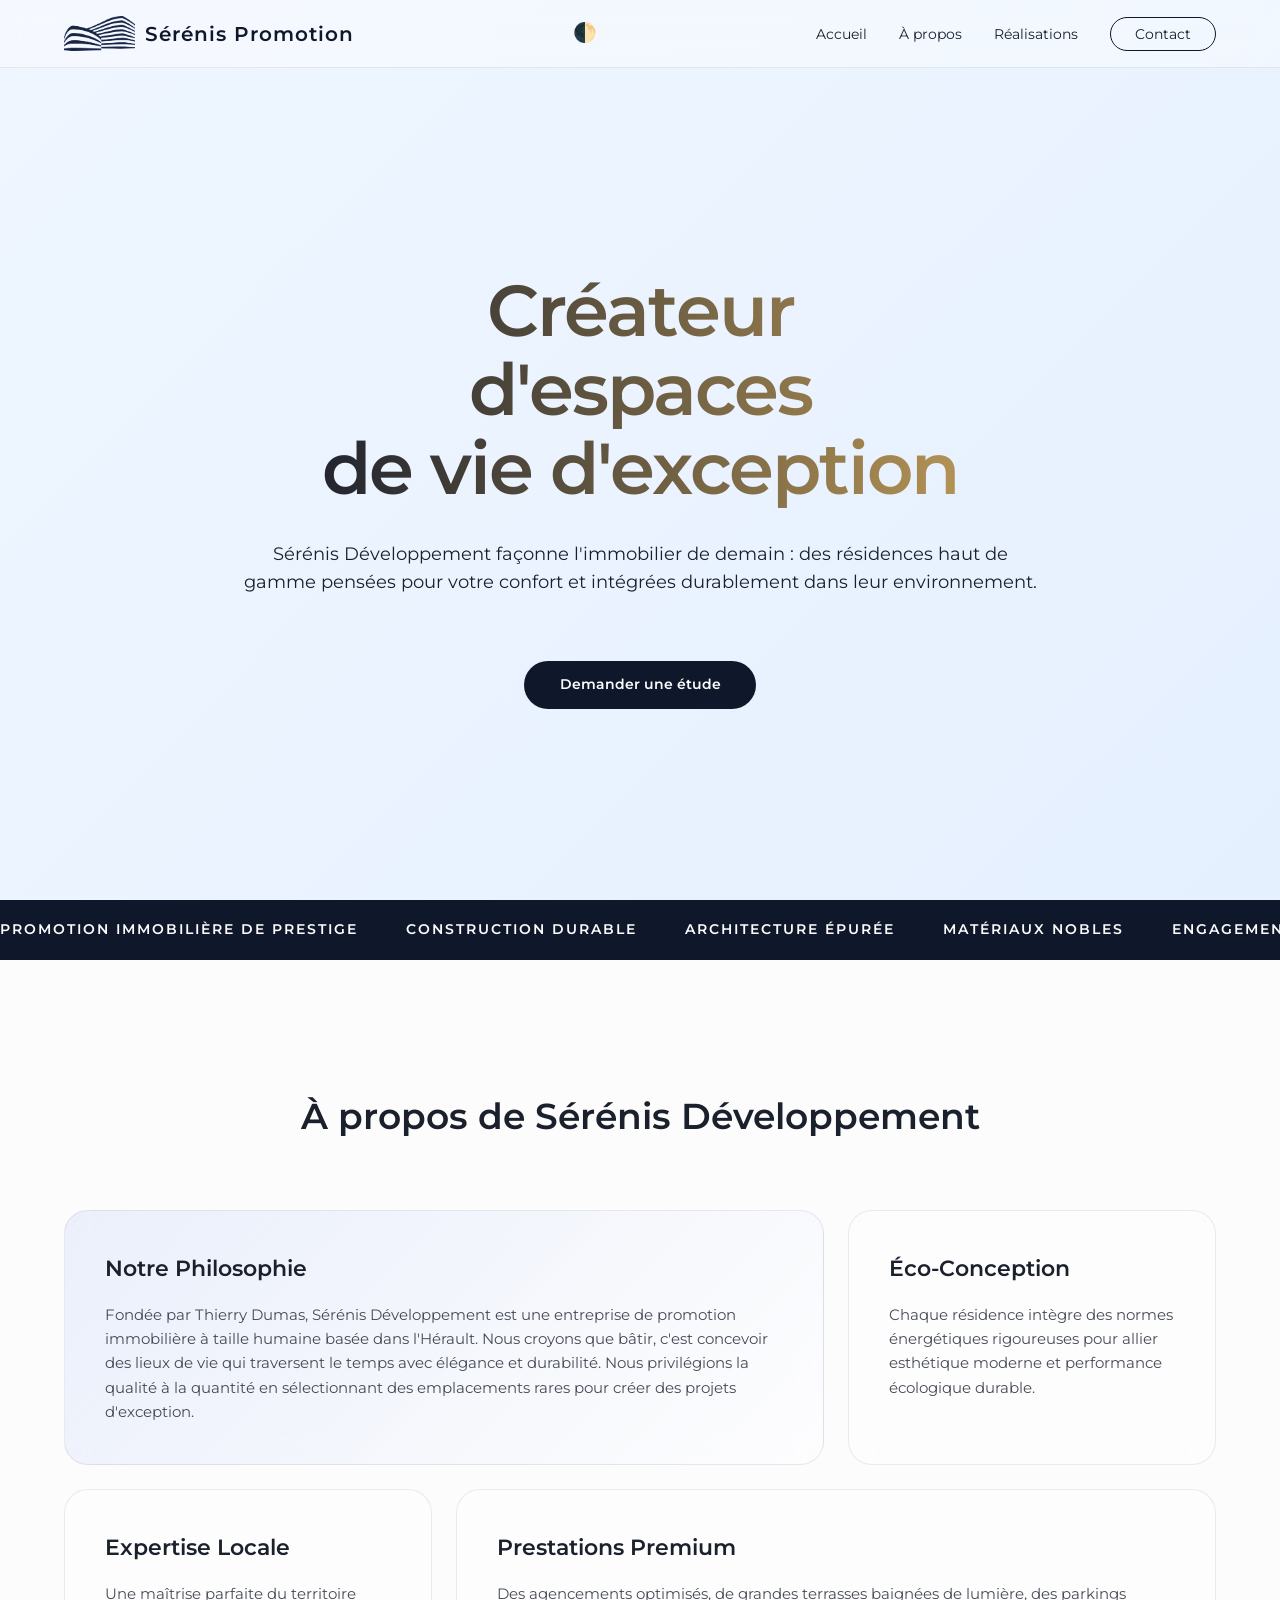
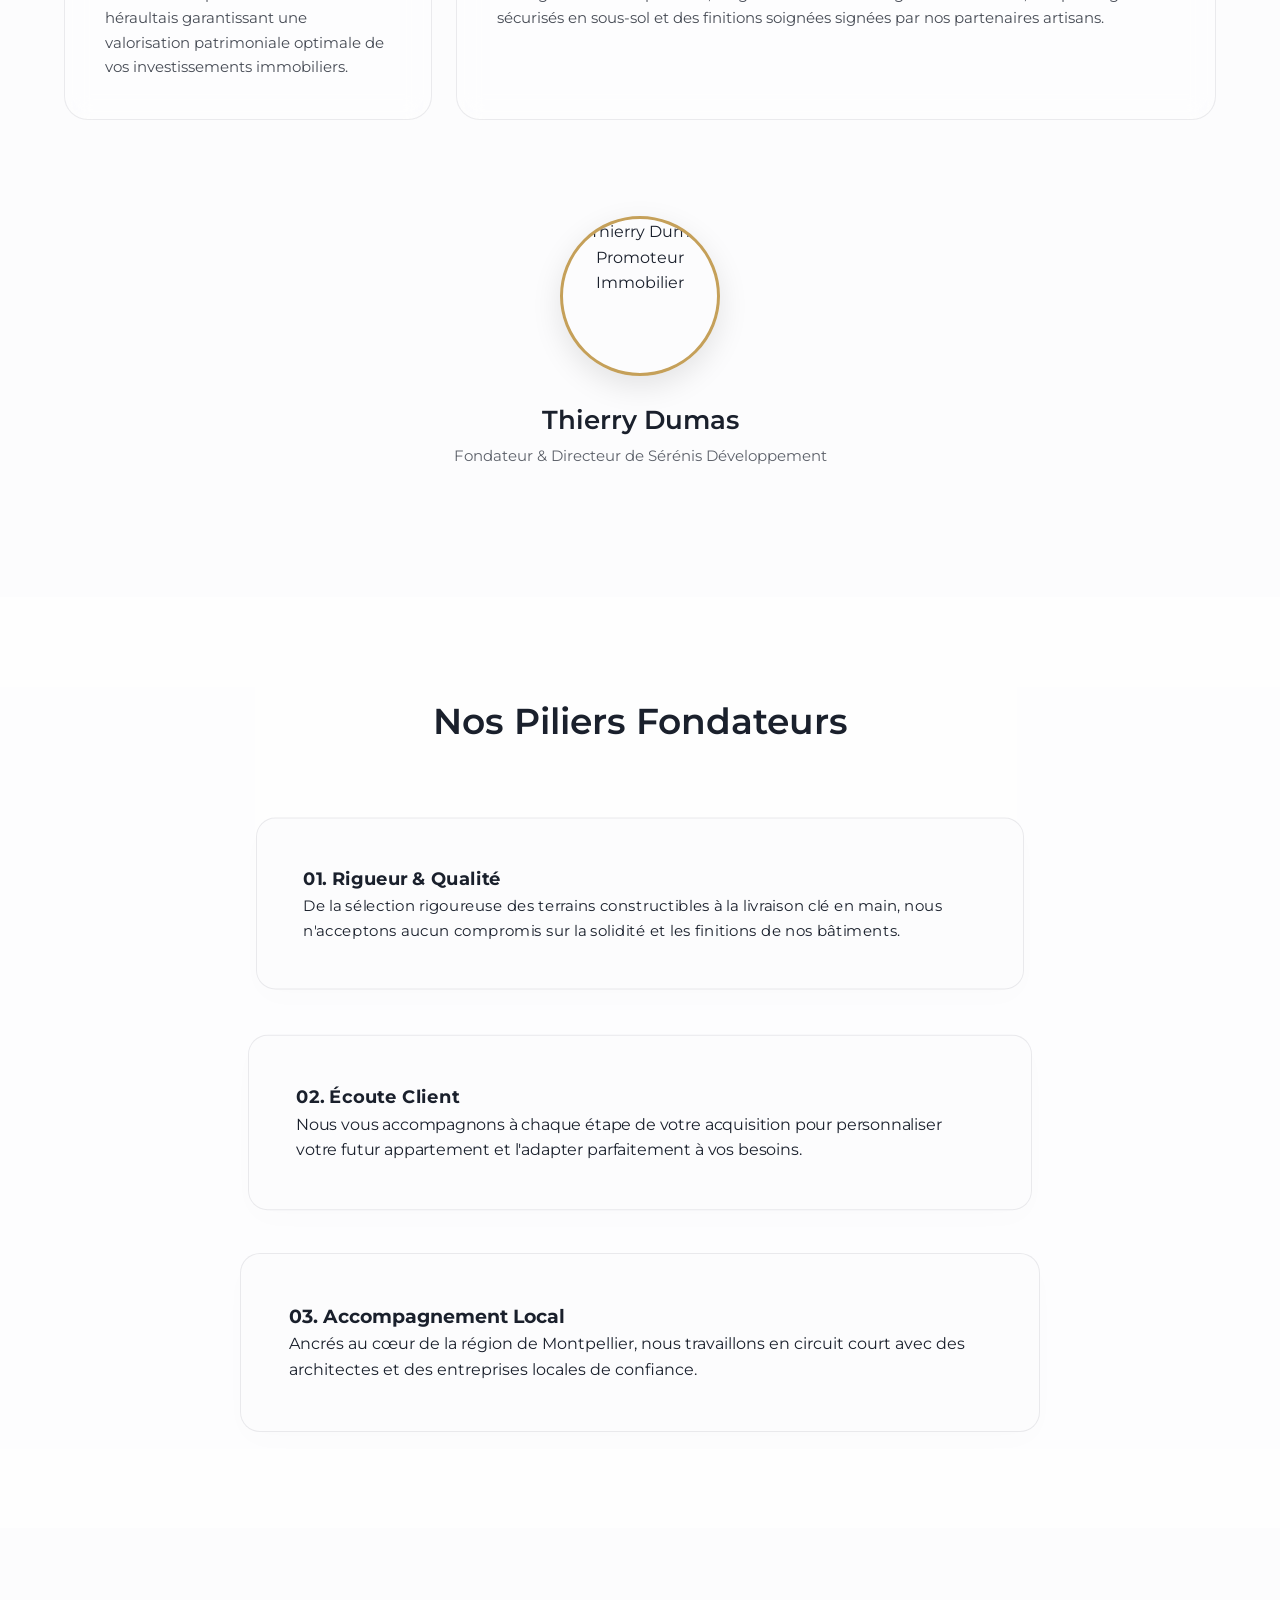
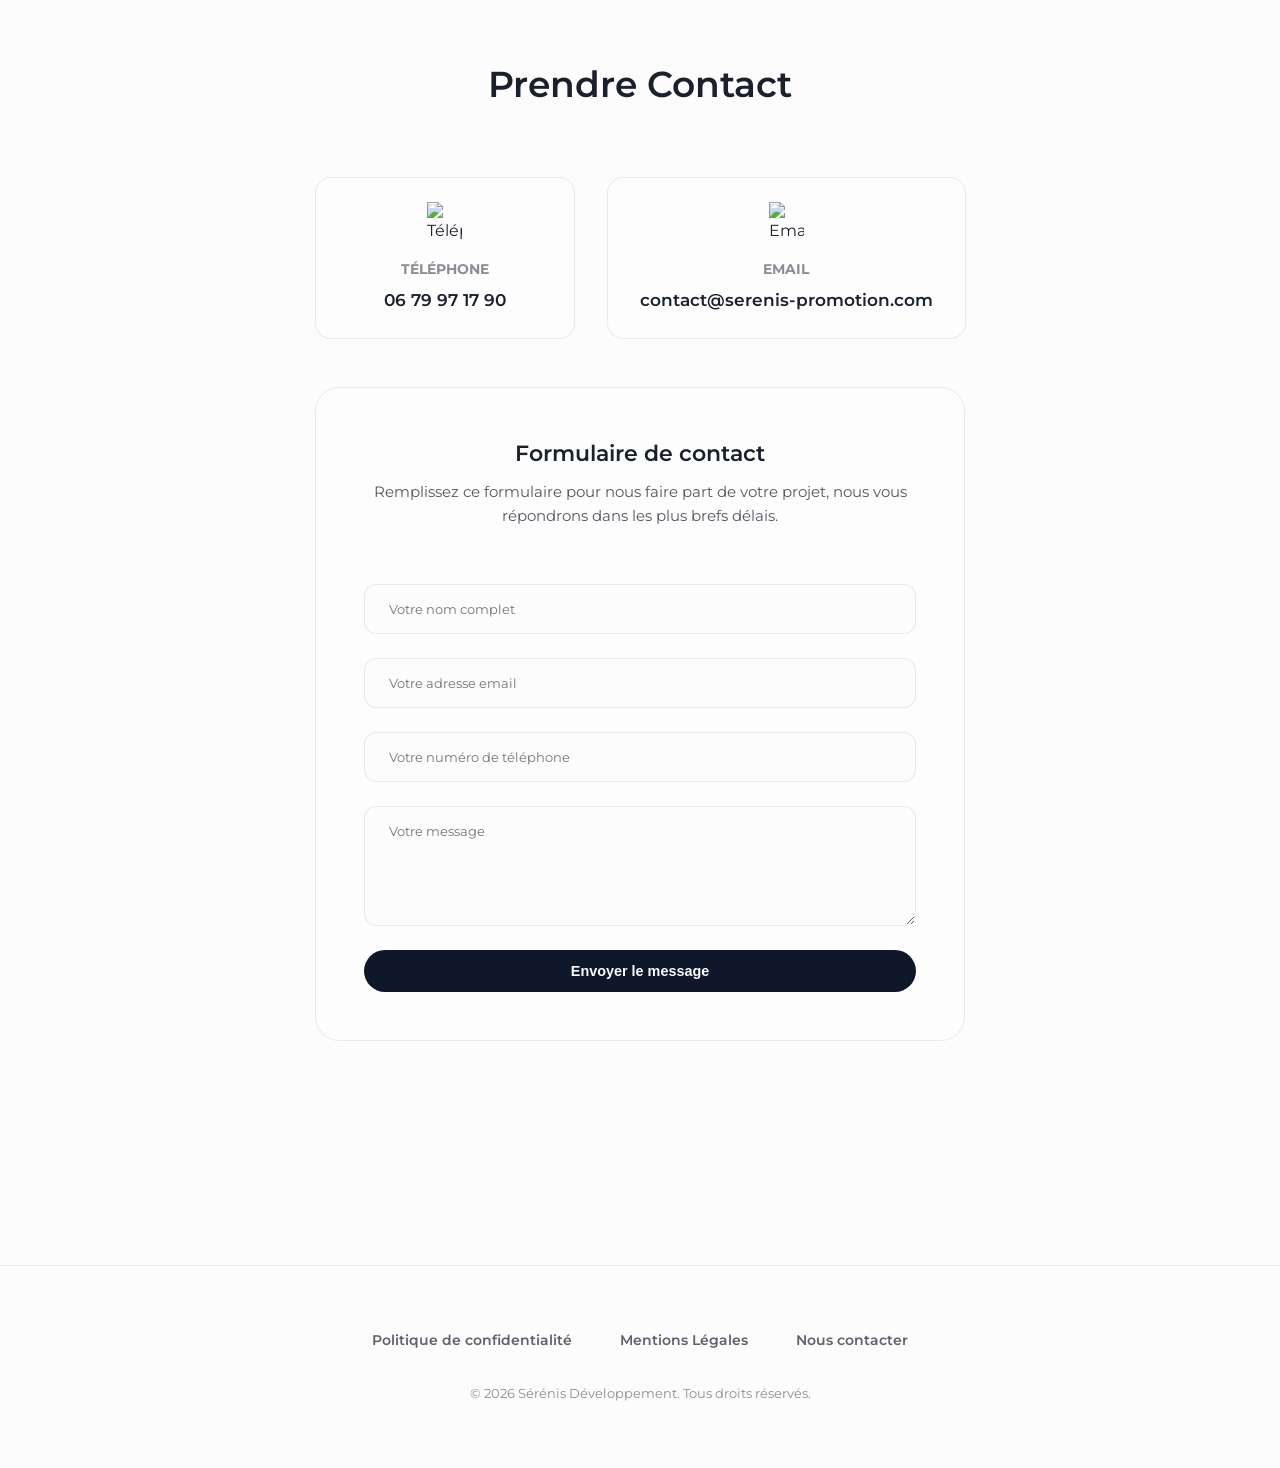
==== commit 03864526: "beta 8" ====
--- a/index.html
+++ b/index.html
@@ -15,8 +15,12 @@
   <div class="page-transition-overlay"></div>
 
   <!-- En-tête Global -->
+  <!-- En-tête Global -->
   <header class="glassmorphism">
-    <a href="index.html" class="logo">Sérénis Promotion</a>
+    <a href="index.html" class="logo">
+      <img src="assets/logo_serenis.png" alt="Logo Sérénis Promotion" class="logo-img">
+      <span>Sérénis Promotion</span>
+    </a>
     <div class="header-controls">
       <button id="theme-toggle" aria-label="Changer de thème">🌓</button>
       <button class="hamburger-btn" aria-label="Ouvrir le menu">
@@ -75,9 +79,9 @@
       <div class="bento-item bento-large bento-highlight">
         <h3>Notre Philosophie</h3>
         <p>Fondée par Thierry Dumas, Sérénis Développement est une entreprise de promotion immobilière à taille humaine
-          basée dans l'Hérault[cite: 1]. Nous croyons que bâtir, c'est concevoir des lieux de vie qui traversent le
-          temps avec élégance et durabilité[cite: 1]. Nous privilégions la qualité à la quantité en sélectionnant des
-          emplacements rares pour créer des projets d'exception[cite: 1].</p>
+          basée dans l'Hérault. Nous croyons que bâtir, c'est concevoir des lieux de vie qui traversent le
+          temps avec élégance et durabilité. Nous privilégions la qualité à la quantité en sélectionnant des
+          emplacements rares pour créer des projets d'exception.</p>
       </div>
       <div class="bento-item">
         <h3>Éco-Conception</h3>
--- a/style.css
+++ b/style.css
@@ -3,7 +3,7 @@
   --bg-color: #fcfcfd;
   --text-color: #1a202c;
   --primary-color: #0f172a;
-  --accent-color: #2563eb;
+  --accent-color: #C5A059;
   --secondary-bg: rgba(255, 255, 255, 0.4);
   --border-color: rgba(15, 23, 42, 0.08);
   --font-main: 'Montserrat', sans-serif;
@@ -15,7 +15,7 @@
   --bg-color: #030712;
   --text-color: #f3f4f6;
   --primary-color: #f9fafb;
-  --accent-color: #4f8dd8;
+  --accent-color: #E5C178;
   --secondary-bg: rgba(17, 24, 39, 0.4);
   --border-color: rgba(243, 244, 246, 0.08);
 }
@@ -896,3 +896,17 @@
   }
 }
 
+/* Alignement du logo et du texte */
+.logo {
+  display: flex;
+  align-items: center;
+  gap: 10px; /* Espace entre le logo et le texte */
+  text-decoration: none;
+}
+
+/* Redimensionnement du logo */
+.logo-img {
+  height: 35px; /* Ajuste la hauteur selon tes préférences (ex: entre 30px et 40px) */
+  width: auto;  /* Conserve le ratio de l'image */
+  display: block;
+}
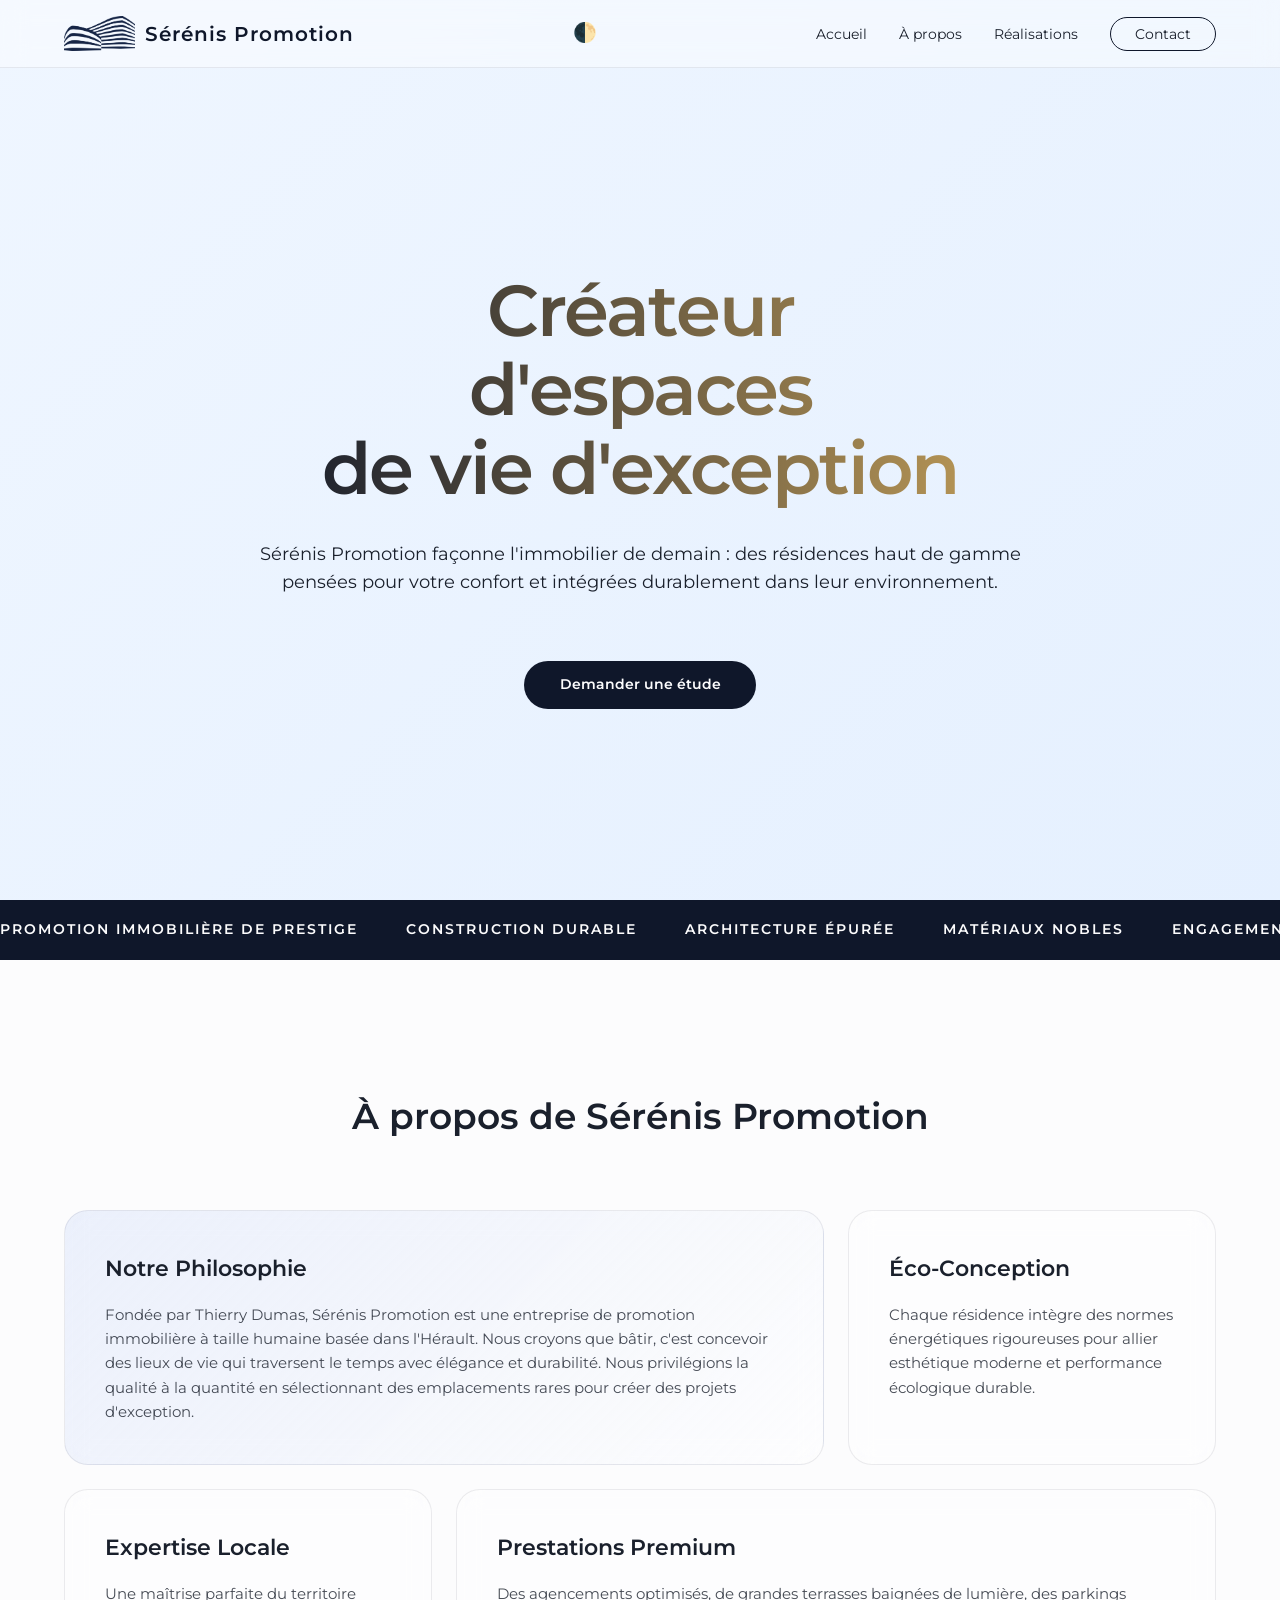
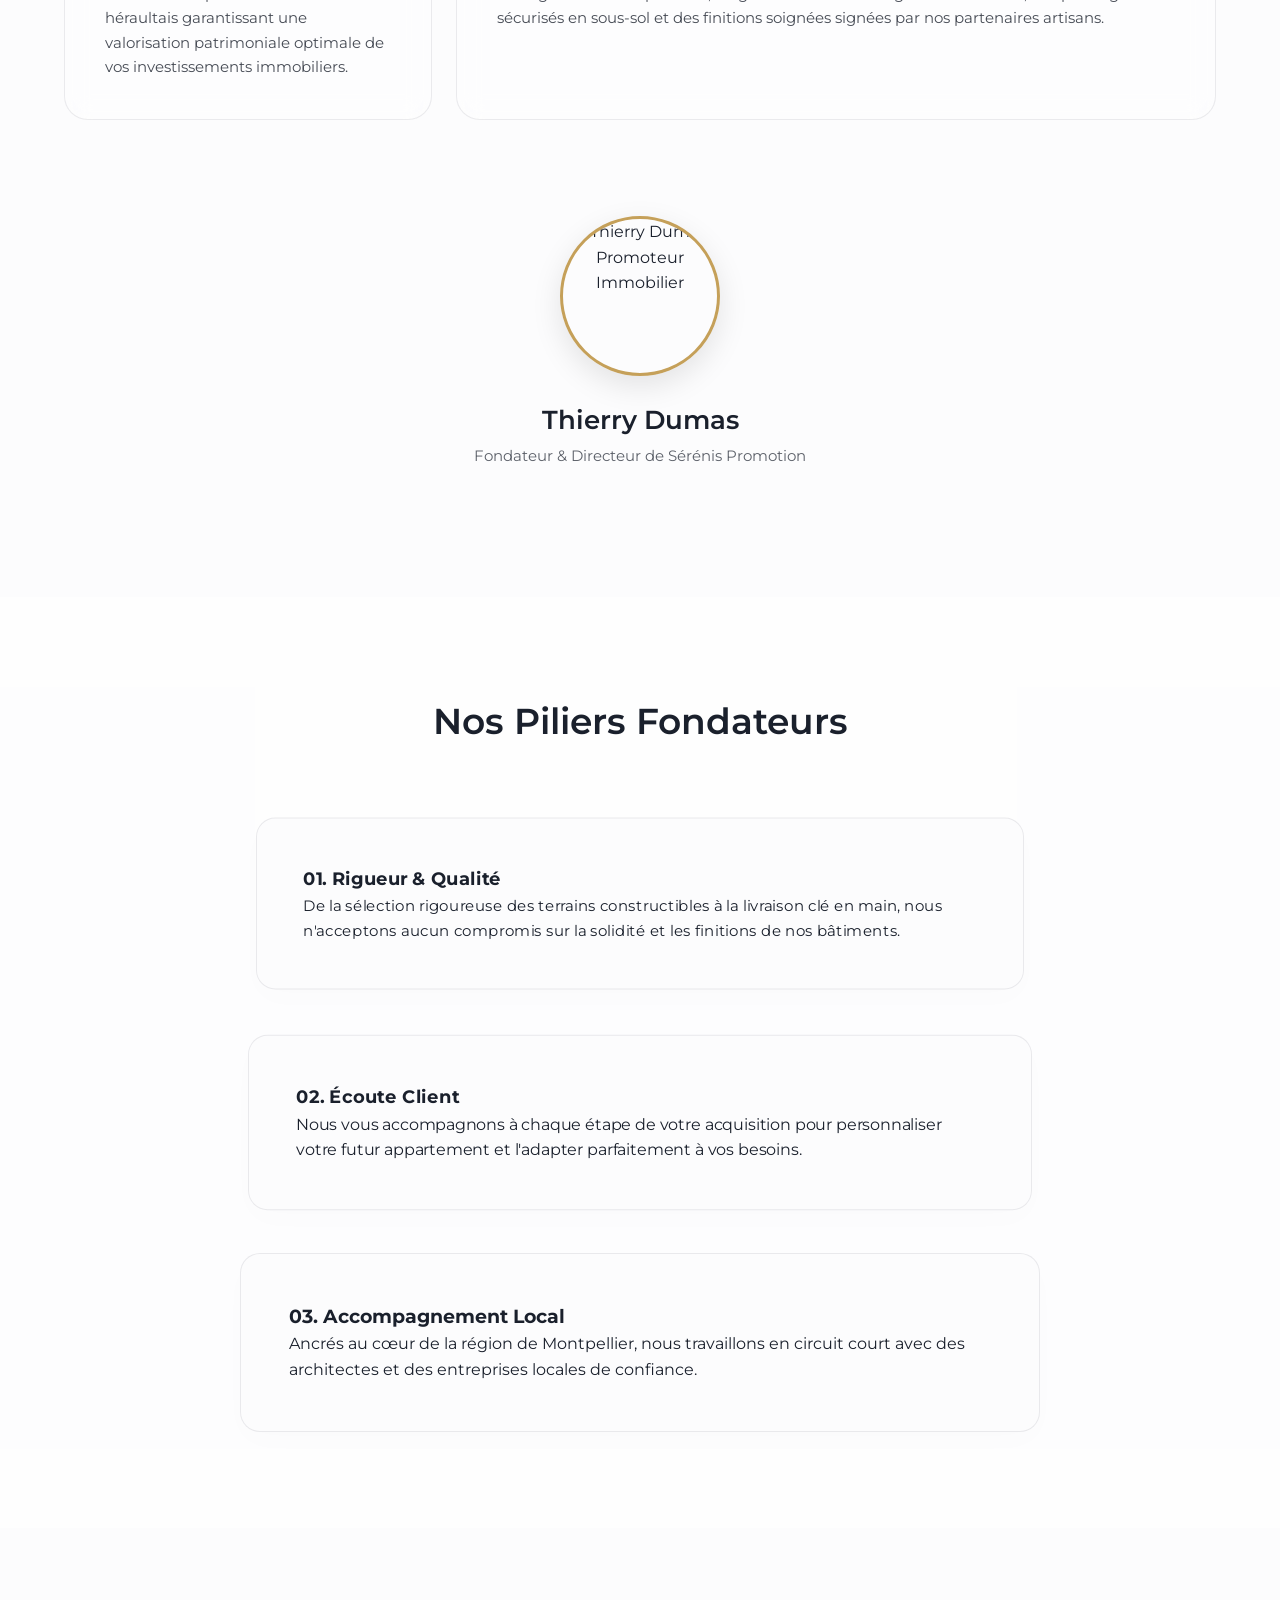
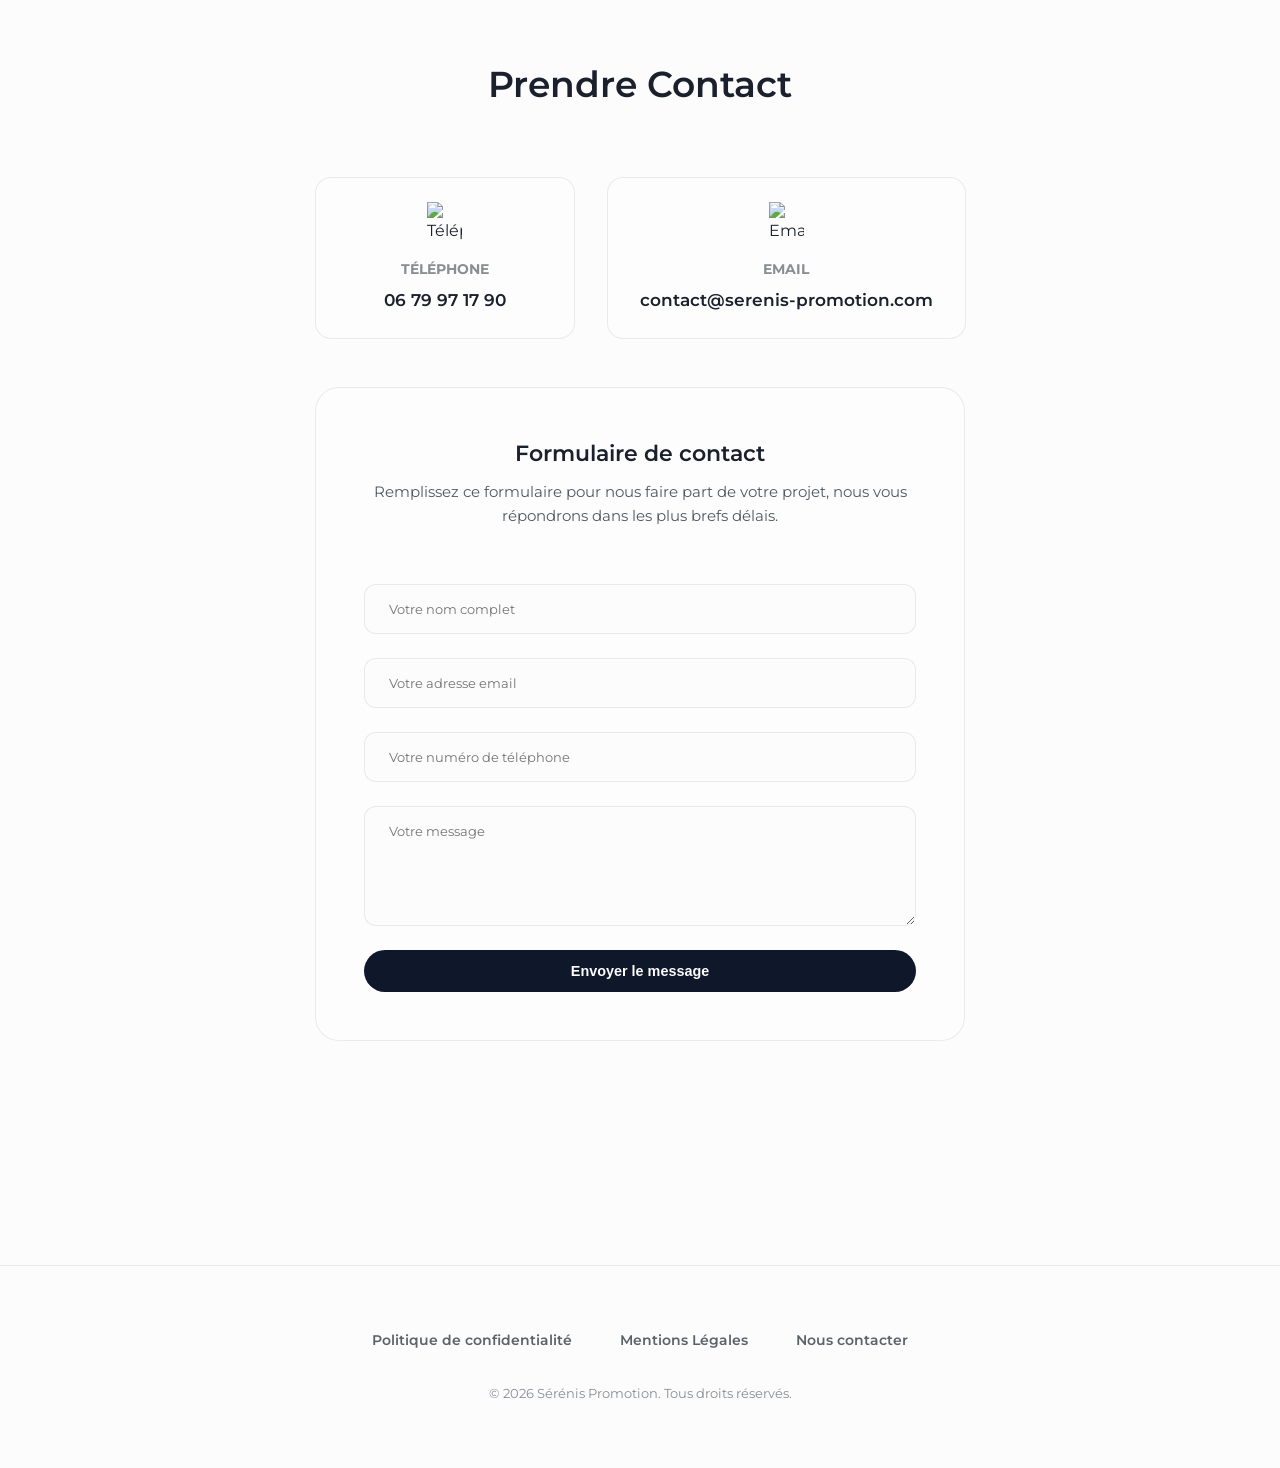
==== commit ae765e45: "beta 10 : développemment et photo" ====
--- a/index.html
+++ b/index.html
@@ -47,7 +47,7 @@
         <span>d'espaces</span>
         <span>de vie d'exception</span>
       </h1>
-      <p class="scroll-reveal">Sérénis Développement façonne l'immobilier de demain : des résidences haut de gamme
+      <p class="scroll-reveal">Sérénis Promotion façonne l'immobilier de demain : des résidences haut de gamme
         pensées pour votre confort et intégrées durablement dans leur environnement.</p>
       <a href="#contact" class="btn-primary magnetic-btn ripple-target">Demander une étude</a>
     </div>
@@ -73,12 +73,12 @@
 
   <!-- Section À Propos (Bento Grid) -->
   <section id="a-propos" class="about-section">
-    <h2 class="section-title scroll-reveal">À propos de Sérénis Développement</h2>
+    <h2 class="section-title scroll-reveal">À propos de Sérénis Promotion</h2>
 
     <div class="bento-grid">
       <div class="bento-item bento-large bento-highlight">
         <h3>Notre Philosophie</h3>
-        <p>Fondée par Thierry Dumas, Sérénis Développement est une entreprise de promotion immobilière à taille humaine
+        <p>Fondée par Thierry Dumas, Sérénis Promotion est une entreprise de promotion immobilière à taille humaine
           basée dans l'Hérault. Nous croyons que bâtir, c'est concevoir des lieux de vie qui traversent le
           temps avec élégance et durabilité. Nous privilégions la qualité à la quantité en sélectionnant des
           emplacements rares pour créer des projets d'exception.</p>
@@ -103,11 +103,11 @@
     <!-- Portrait du Fondateur -->
     <div class="founder-section scroll-reveal">
       <div class="founder-portrait-container">
-        <img src="https://images.unsplash.com/photo-1560250097-0b93528c311a?auto=format&fit=crop&w=300&q=80"
+        <img src="https://github.com/user-attachments/assets/46cc2391-f3e6-4f73-8df2-7c2b68ba6387"
           alt="Thierry Dumas Promoteur Immobilier" class="founder-portrait">
       </div>
       <h3 class="founder-name">Thierry Dumas</h3>
-      <p class="founder-title">Fondateur & Directeur de Sérénis Développement</p>
+      <p class="founder-title">Fondateur & Directeur de Sérénis Promotion</p>
     </div>
   </section>
 
@@ -180,7 +180,7 @@
       <a href="mentions-legales.html">Mentions Légales</a>
       <a href="#contact">Nous contacter</a>
     </div>
-    <p>&copy; 2026 Sérénis Développement. Tous droits réservés.</p>
+    <p>&copy; 2026 Sérénis Promotion. Tous droits réservés.</p>
   </footer>
 
   <script src="script.js"></script>
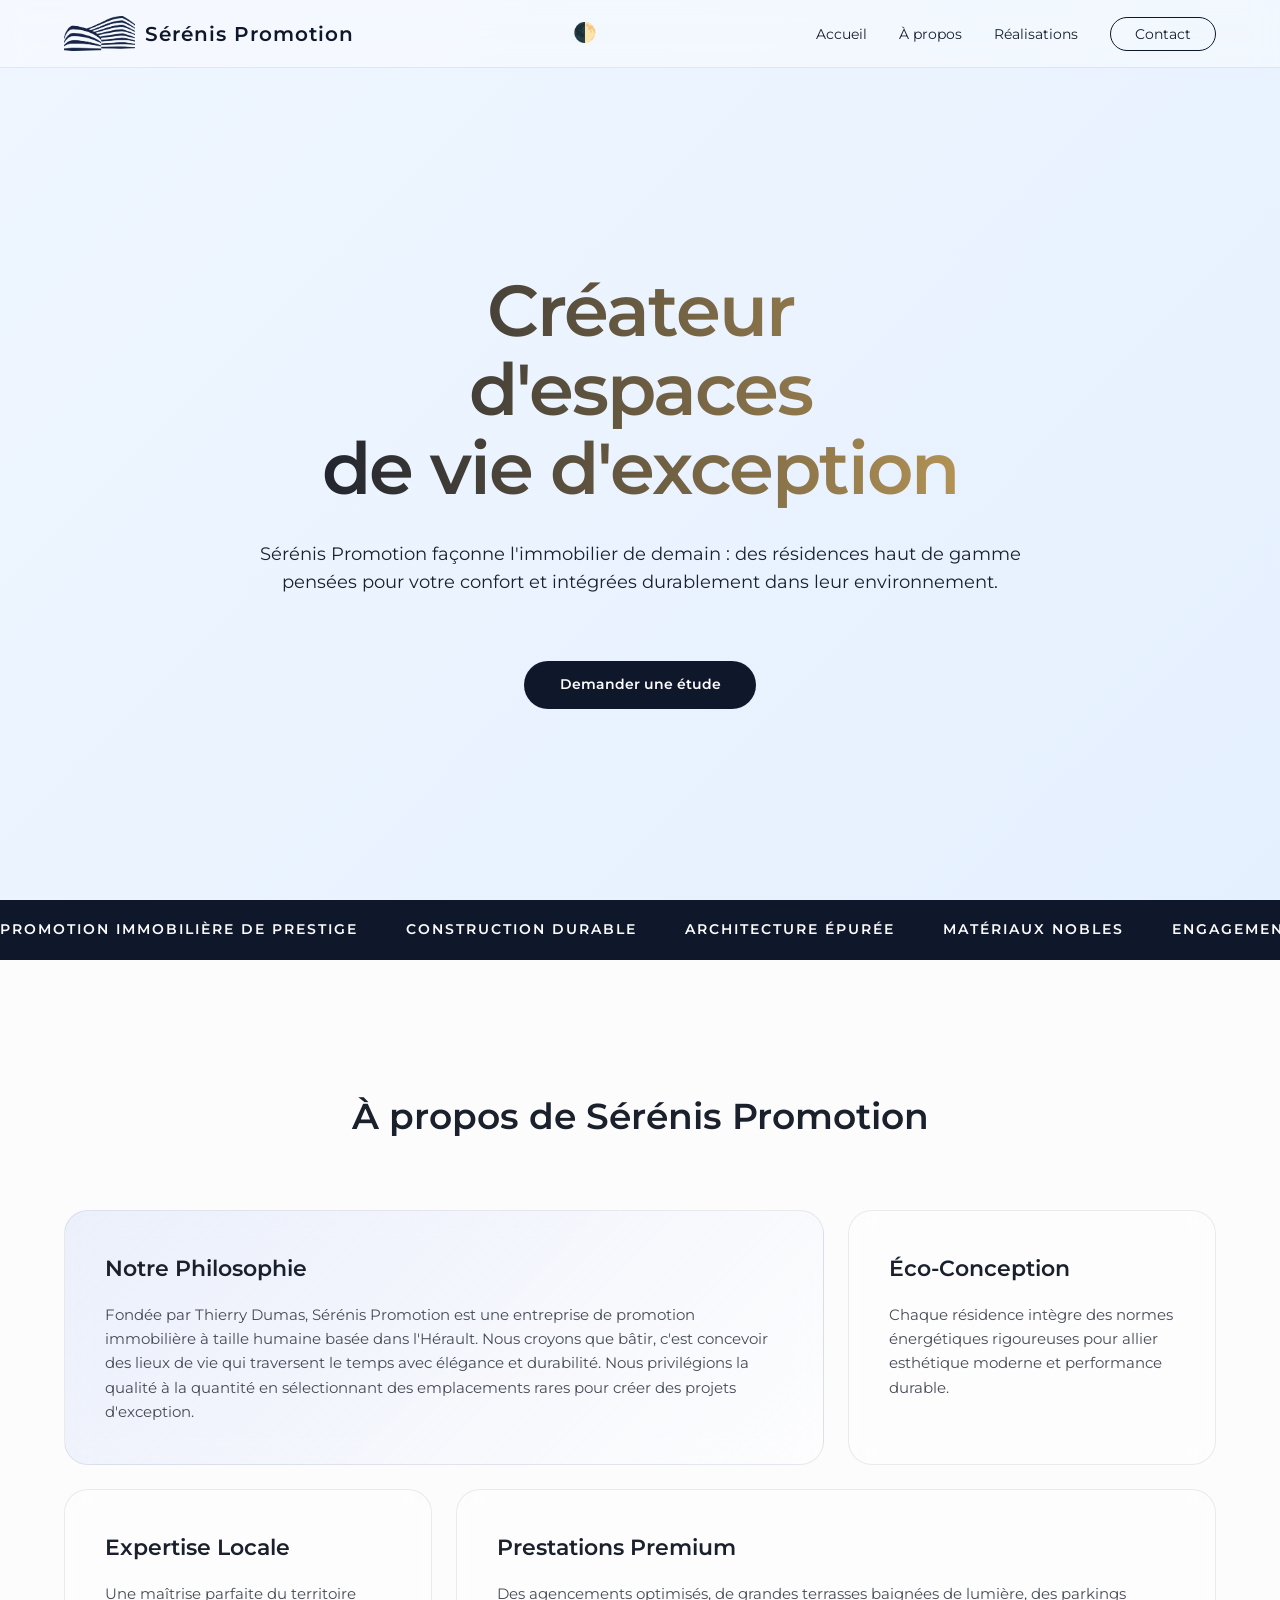
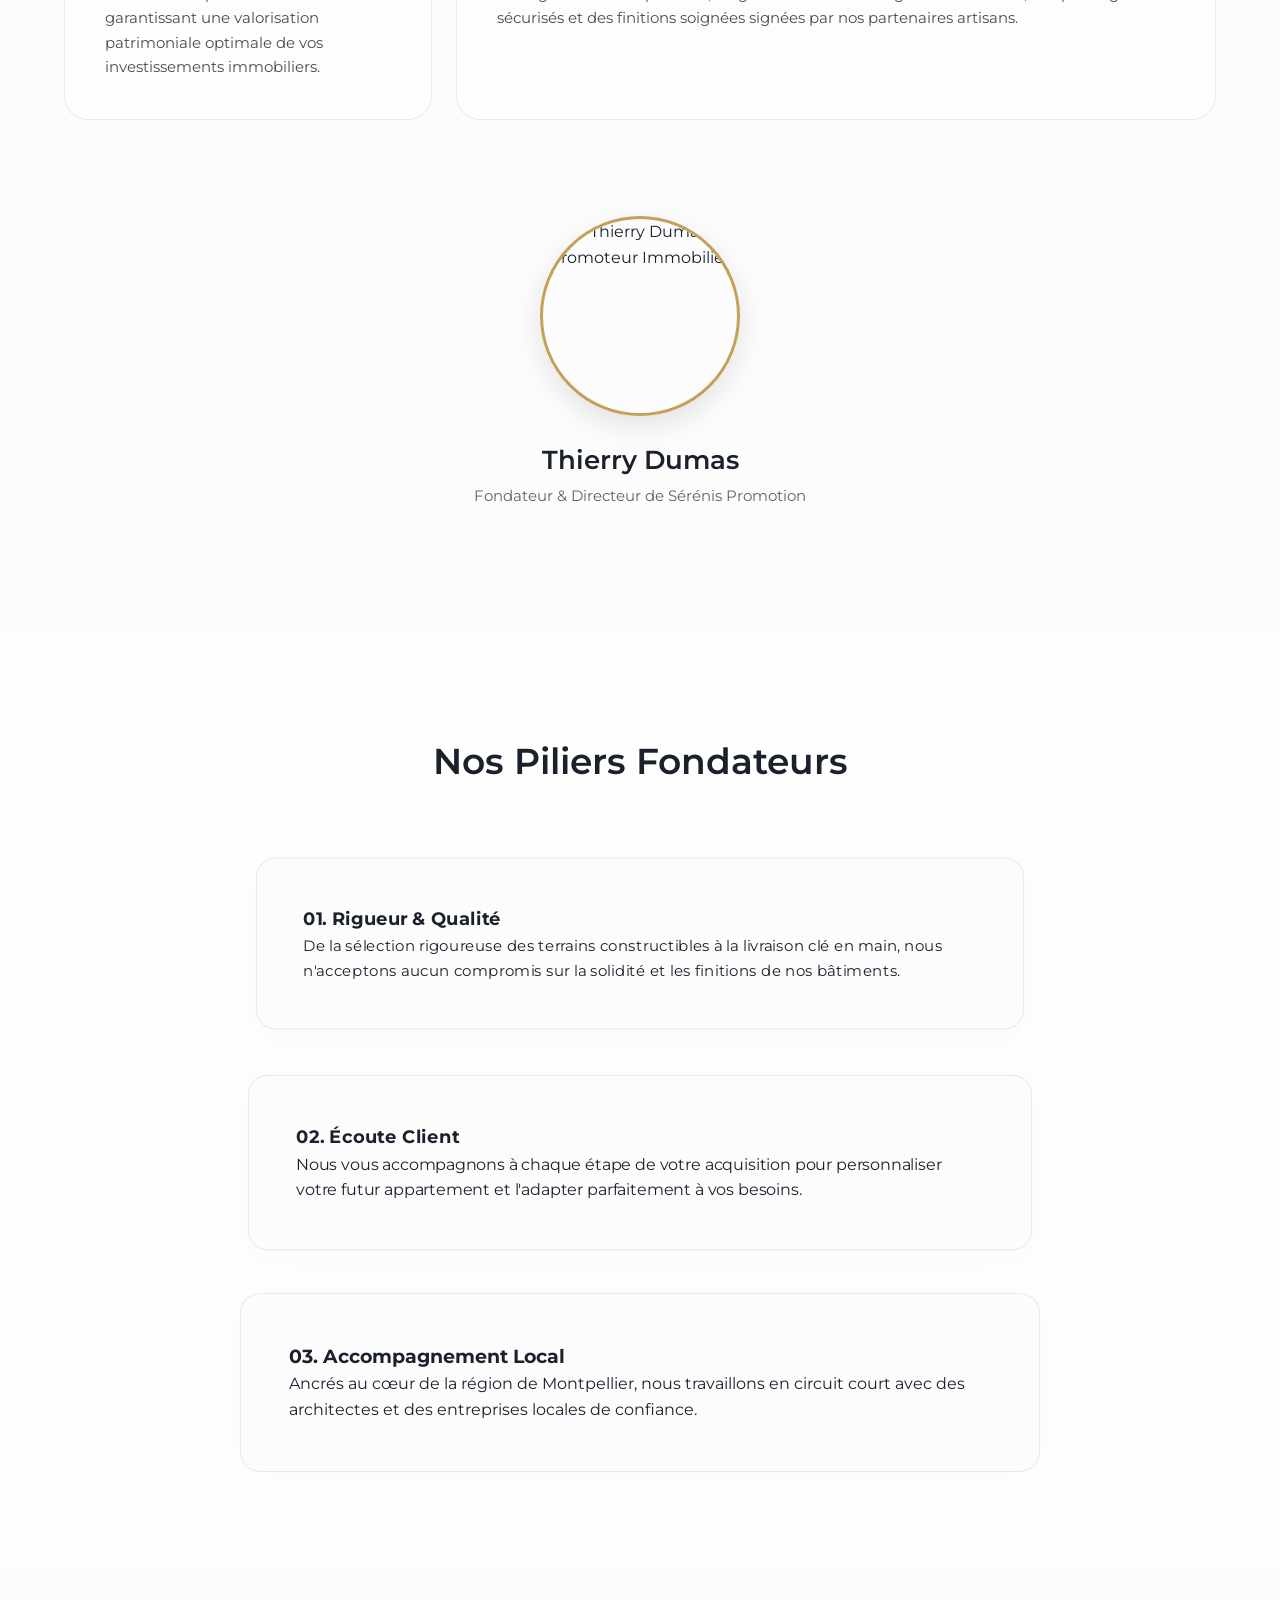
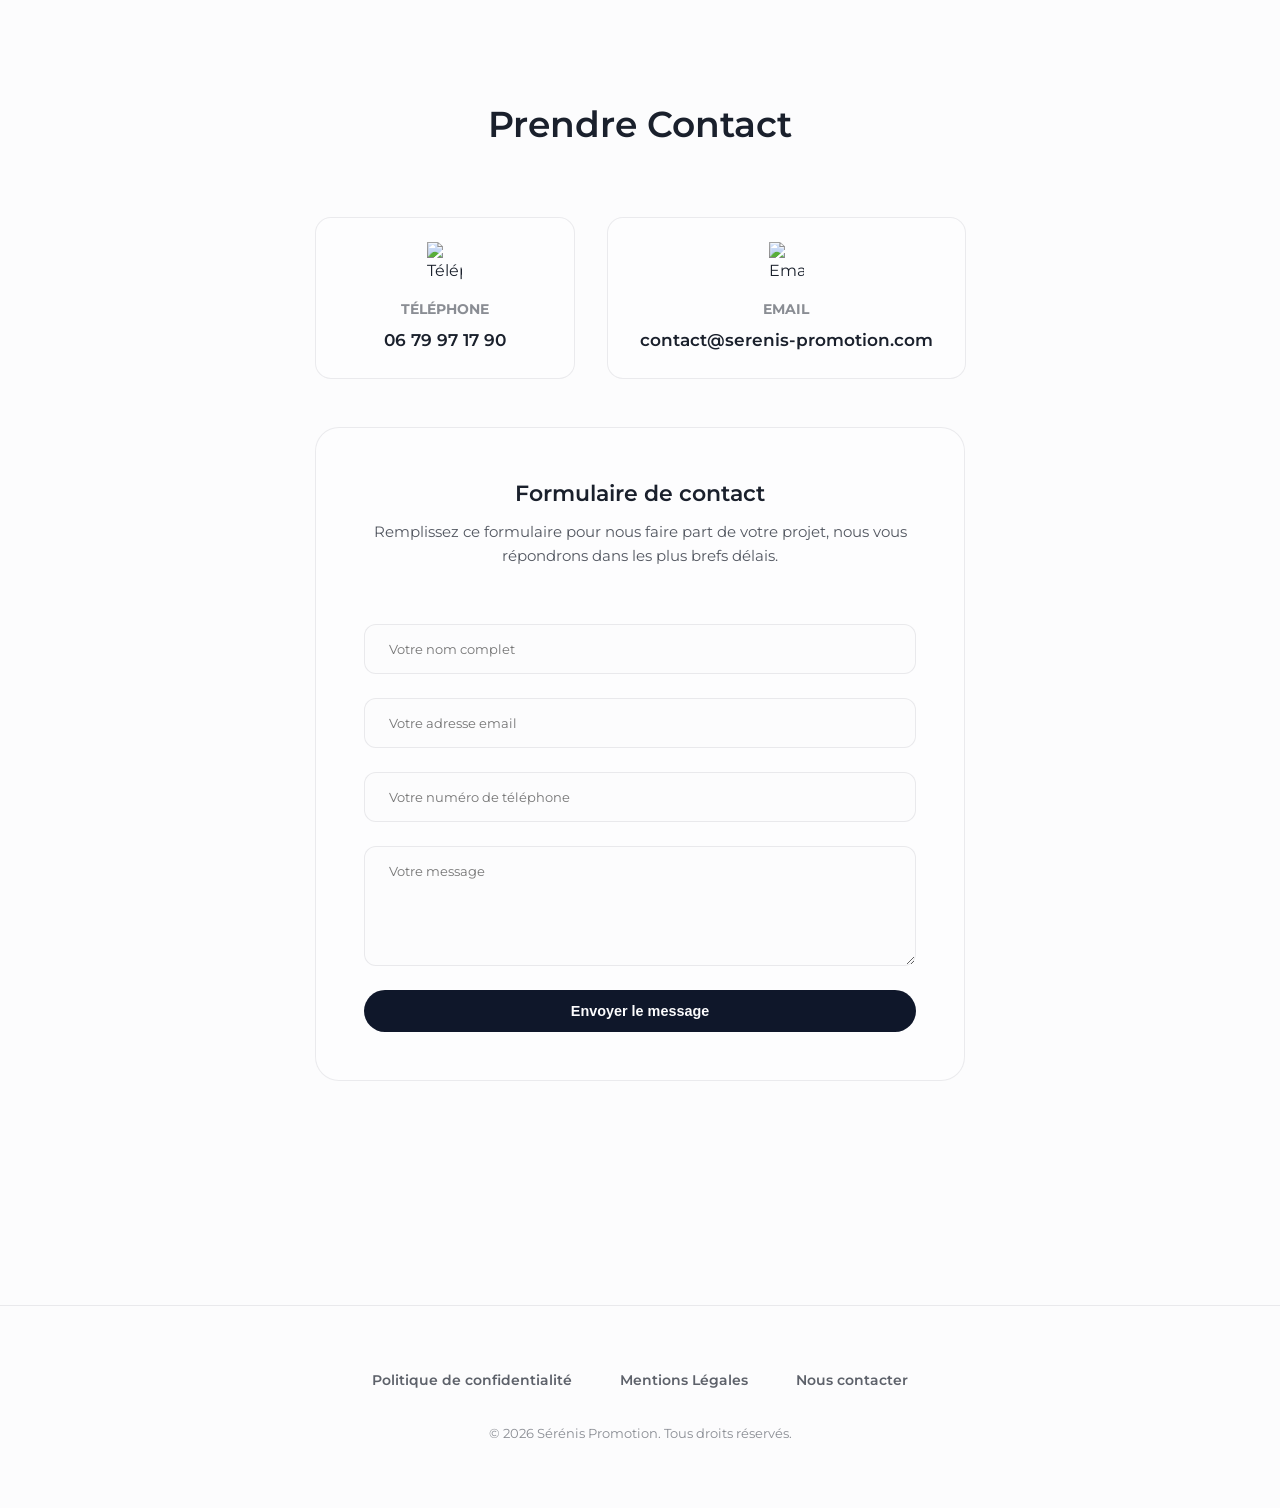
==== commit 33ea830a: "beta 11 : taille image" ====
--- a/index.html
+++ b/index.html
@@ -85,17 +85,16 @@
       </div>
       <div class="bento-item">
         <h3>Éco-Conception</h3>
-        <p>Chaque résidence intègre des normes énergétiques rigoureuses pour allier esthétique moderne et performance
-          écologique durable.</p>
+        <p>Chaque résidence intègre des normes énergétiques rigoureuses pour allier esthétique moderne et performance durable.</p>
       </div>
       <div class="bento-item">
         <h3>Expertise Locale</h3>
-        <p>Une maîtrise parfaite du territoire héraultais garantissant une valorisation patrimoniale optimale de vos
+        <p>Une maîtrise parfaite du territoire garantissant une valorisation patrimoniale optimale de vos
           investissements immobiliers.</p>
       </div>
       <div class="bento-item bento-medium">
         <h3>Prestations Premium</h3>
-        <p>Des agencements optimisés, de grandes terrasses baignées de lumière, des parkings sécurisés en sous-sol et
+        <p>Des agencements optimisés, de grandes terrasses baignées de lumière, des parkings sécurisés et
           des finitions soignées signées par nos partenaires artisans.</p>
       </div>
     </div>
@@ -103,7 +102,7 @@
     <!-- Portrait du Fondateur -->
     <div class="founder-section scroll-reveal">
       <div class="founder-portrait-container">
-        <img src="https://github.com/user-attachments/assets/46cc2391-f3e6-4f73-8df2-7c2b68ba6387"
+        <img src="https://github.com/user-attachments/assets/1d194f40-6720-4abd-b401-3ee174af55e2"
           alt="Thierry Dumas Promoteur Immobilier" class="founder-portrait">
       </div>
       <h3 class="founder-name">Thierry Dumas</h3>
--- a/style.css
+++ b/style.css
@@ -315,8 +315,8 @@
 }
 
 .founder-portrait-container {
-  width: 160px;
-  height: 160px;
+  width: 200px;
+  height: 200px;
   border-radius: 50%;
   overflow: hidden;
   border: 3px solid var(--accent-color);
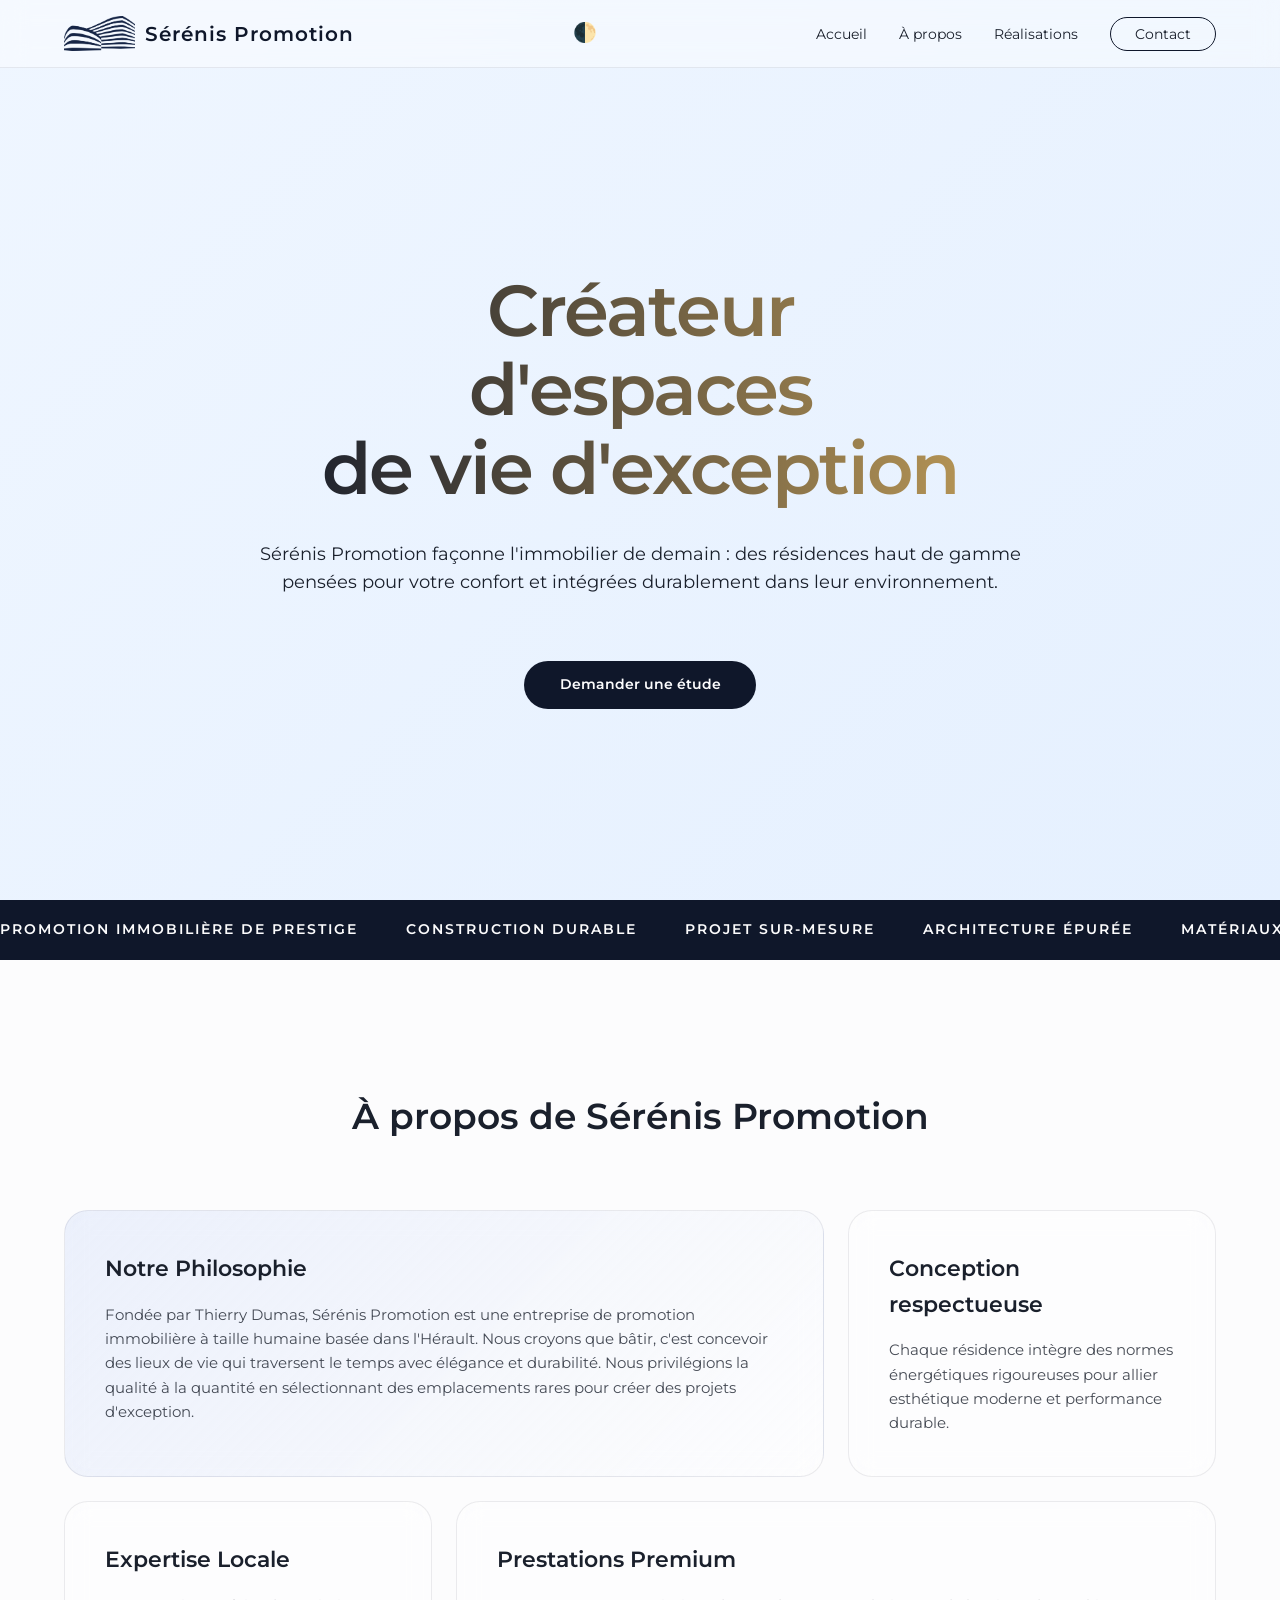
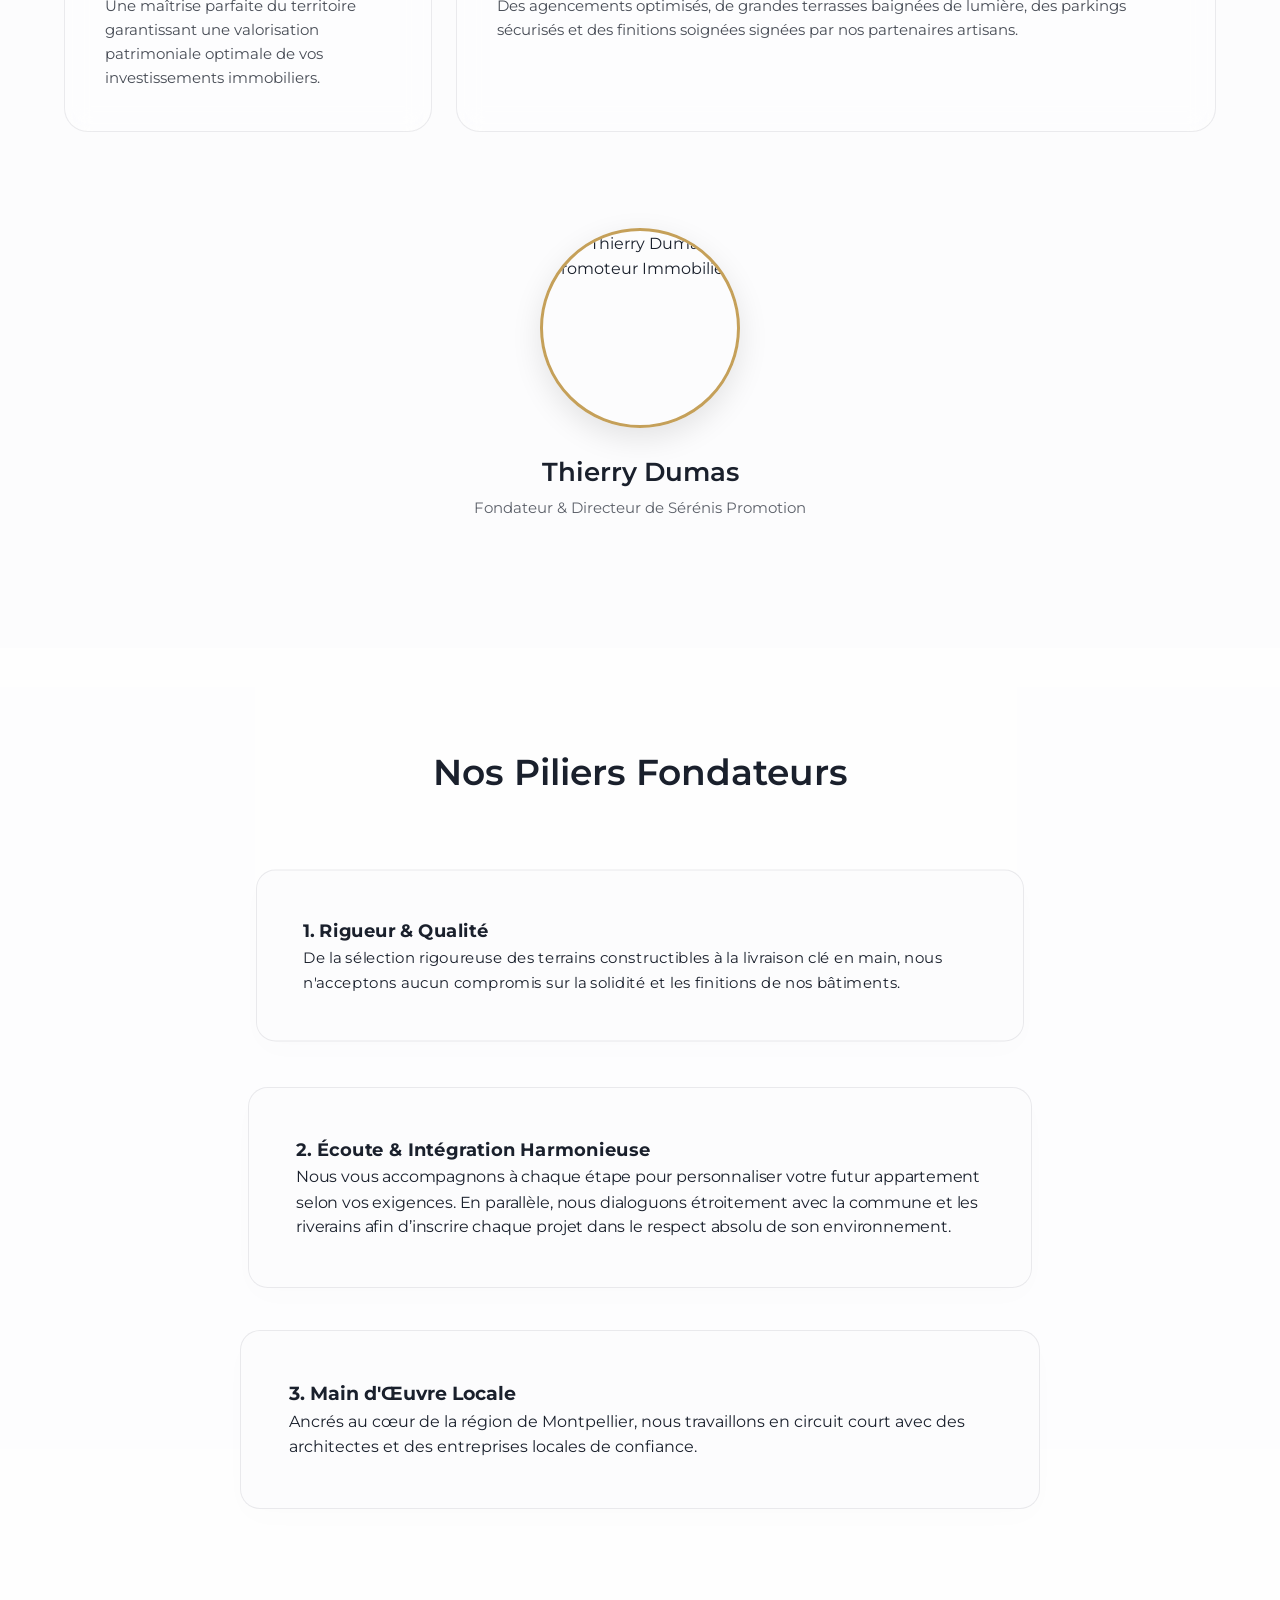
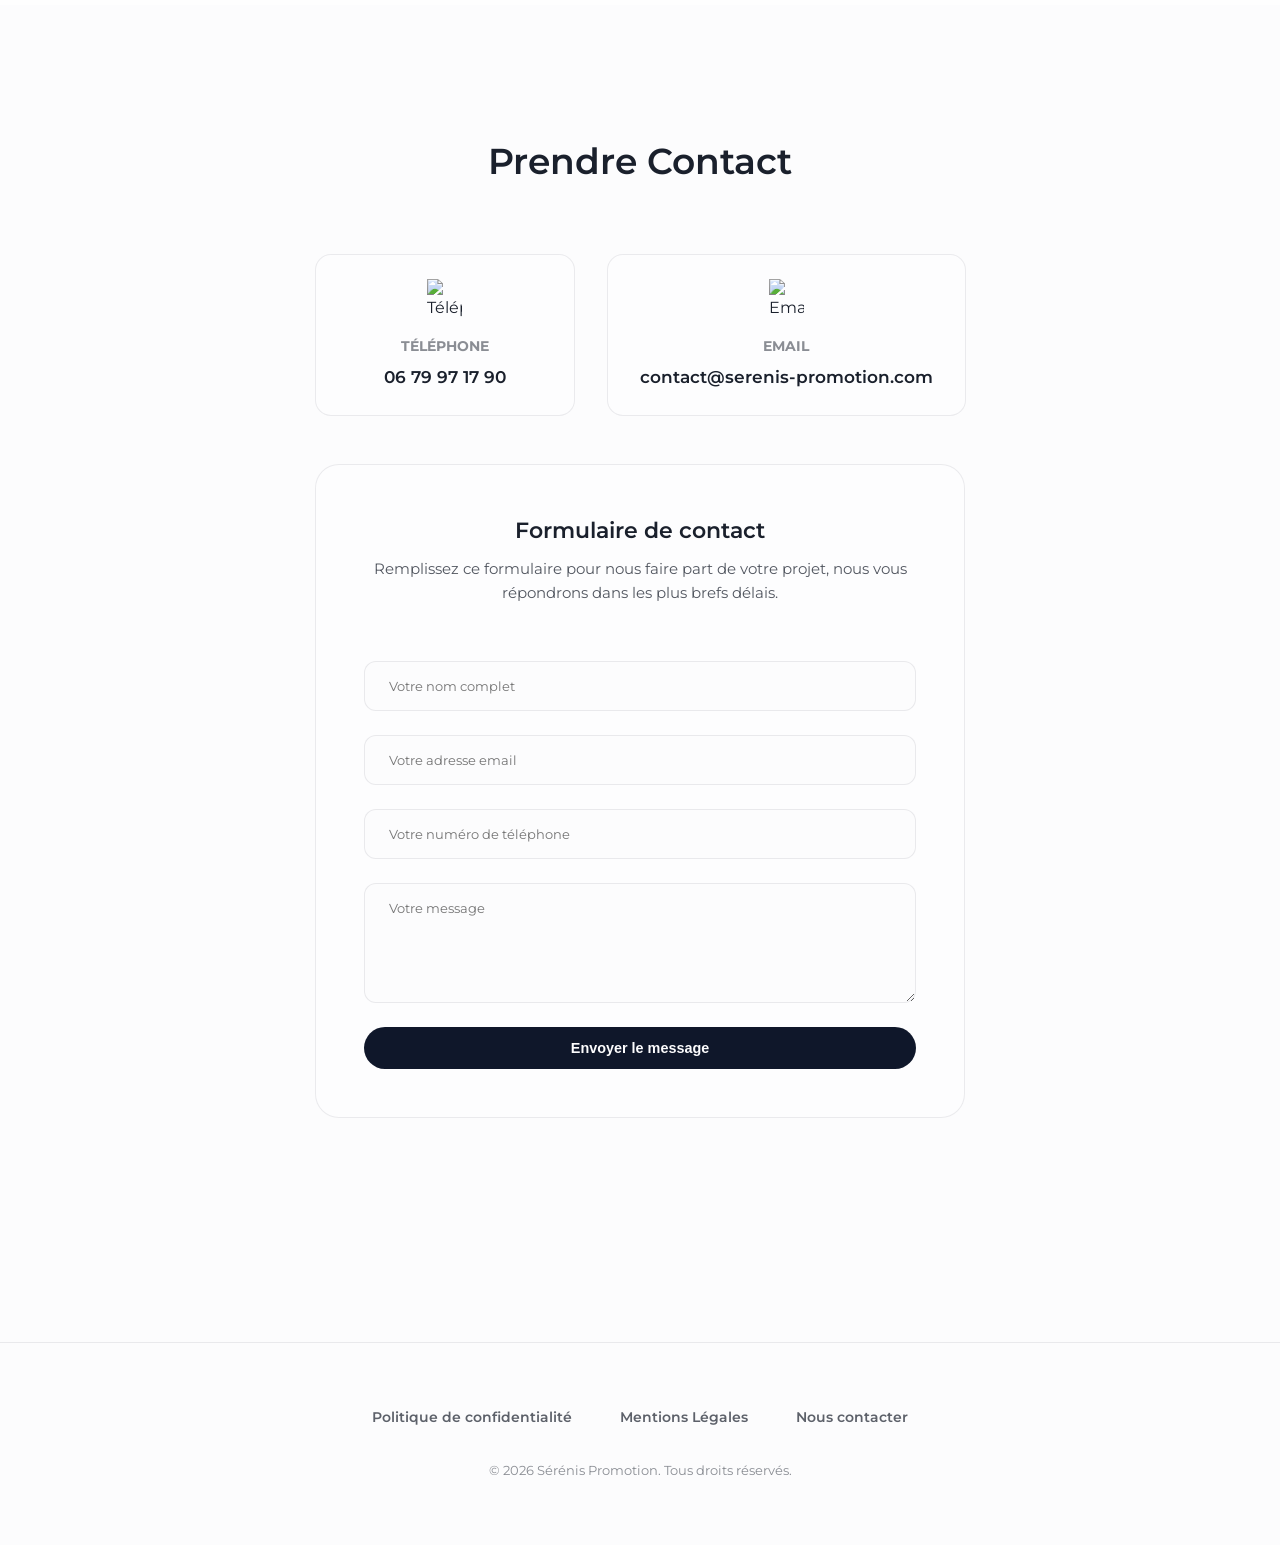
==== commit ffc63ad2: "beta 12 : texte" ====
--- a/index.html
+++ b/index.html
@@ -58,6 +58,7 @@
     <div class="marquee-content">
       <span>PROMOTION IMMOBILIÈRE DE PRESTIGE</span>
       <span>CONSTRUCTION DURABLE</span>
+      <span>PROJET SUR-MESURE</span>
       <span>ARCHITECTURE ÉPURÉE</span>
       <span>MATÉRIAUX NOBLES</span>
       <span>ENGAGEMENT QUALITÉ</span>
@@ -65,6 +66,7 @@
     <div class="marquee-content" aria-hidden="true">
       <span>PROMOTION IMMOBILIÈRE DE PRESTIGE</span>
       <span>CONSTRUCTION DURABLE</span>
+      <span>PROJET SUR-MESURE</span>
       <span>ARCHITECTURE ÉPURÉE</span>
       <span>MATÉRIAUX NOBLES</span>
       <span>ENGAGEMENT QUALITÉ</span>
@@ -84,7 +86,7 @@
           emplacements rares pour créer des projets d'exception.</p>
       </div>
       <div class="bento-item">
-        <h3>Éco-Conception</h3>
+        <h3>Conception respectueuse</h3>
         <p>Chaque résidence intègre des normes énergétiques rigoureuses pour allier esthétique moderne et performance durable.</p>
       </div>
       <div class="bento-item">
@@ -115,17 +117,17 @@
     <h2 class="section-title scroll-reveal">Nos Piliers Fondateurs</h2>
     <div class="stacking-container">
       <div class="stack-card card-1">
-        <h3>01. Rigueur & Qualité</h3>
+        <h3>1. Rigueur & Qualité</h3>
         <p>De la sélection rigoureuse des terrains constructibles à la livraison clé en main, nous n'acceptons aucun
           compromis sur la solidité et les finitions de nos bâtiments.</p>
       </div>
       <div class="stack-card card-2">
-        <h3>02. Écoute Client</h3>
-        <p>Nous vous accompagnons à chaque étape de votre acquisition pour personnaliser votre futur appartement et
-          l'adapter parfaitement à vos besoins.</p>
+        <h3>2. Écoute & Intégration Harmonieuse</h3>
+        <p>Nous vous accompagnons à chaque étape pour personnaliser votre futur appartement selon vos exigences. En parallèle, nous dialoguons 
+          étroitement avec la commune et les riverains afin d’inscrire chaque projet dans le respect absolu de son environnement.</p>
       </div>
       <div class="stack-card card-3">
-        <h3>03. Accompagnement Local</h3>
+        <h3>3. Main d'Œuvre Locale</h3>
         <p>Ancrés au cœur de la région de Montpellier, nous travaillons en circuit court avec des architectes et des
           entreprises locales de confiance.</p>
       </div>
